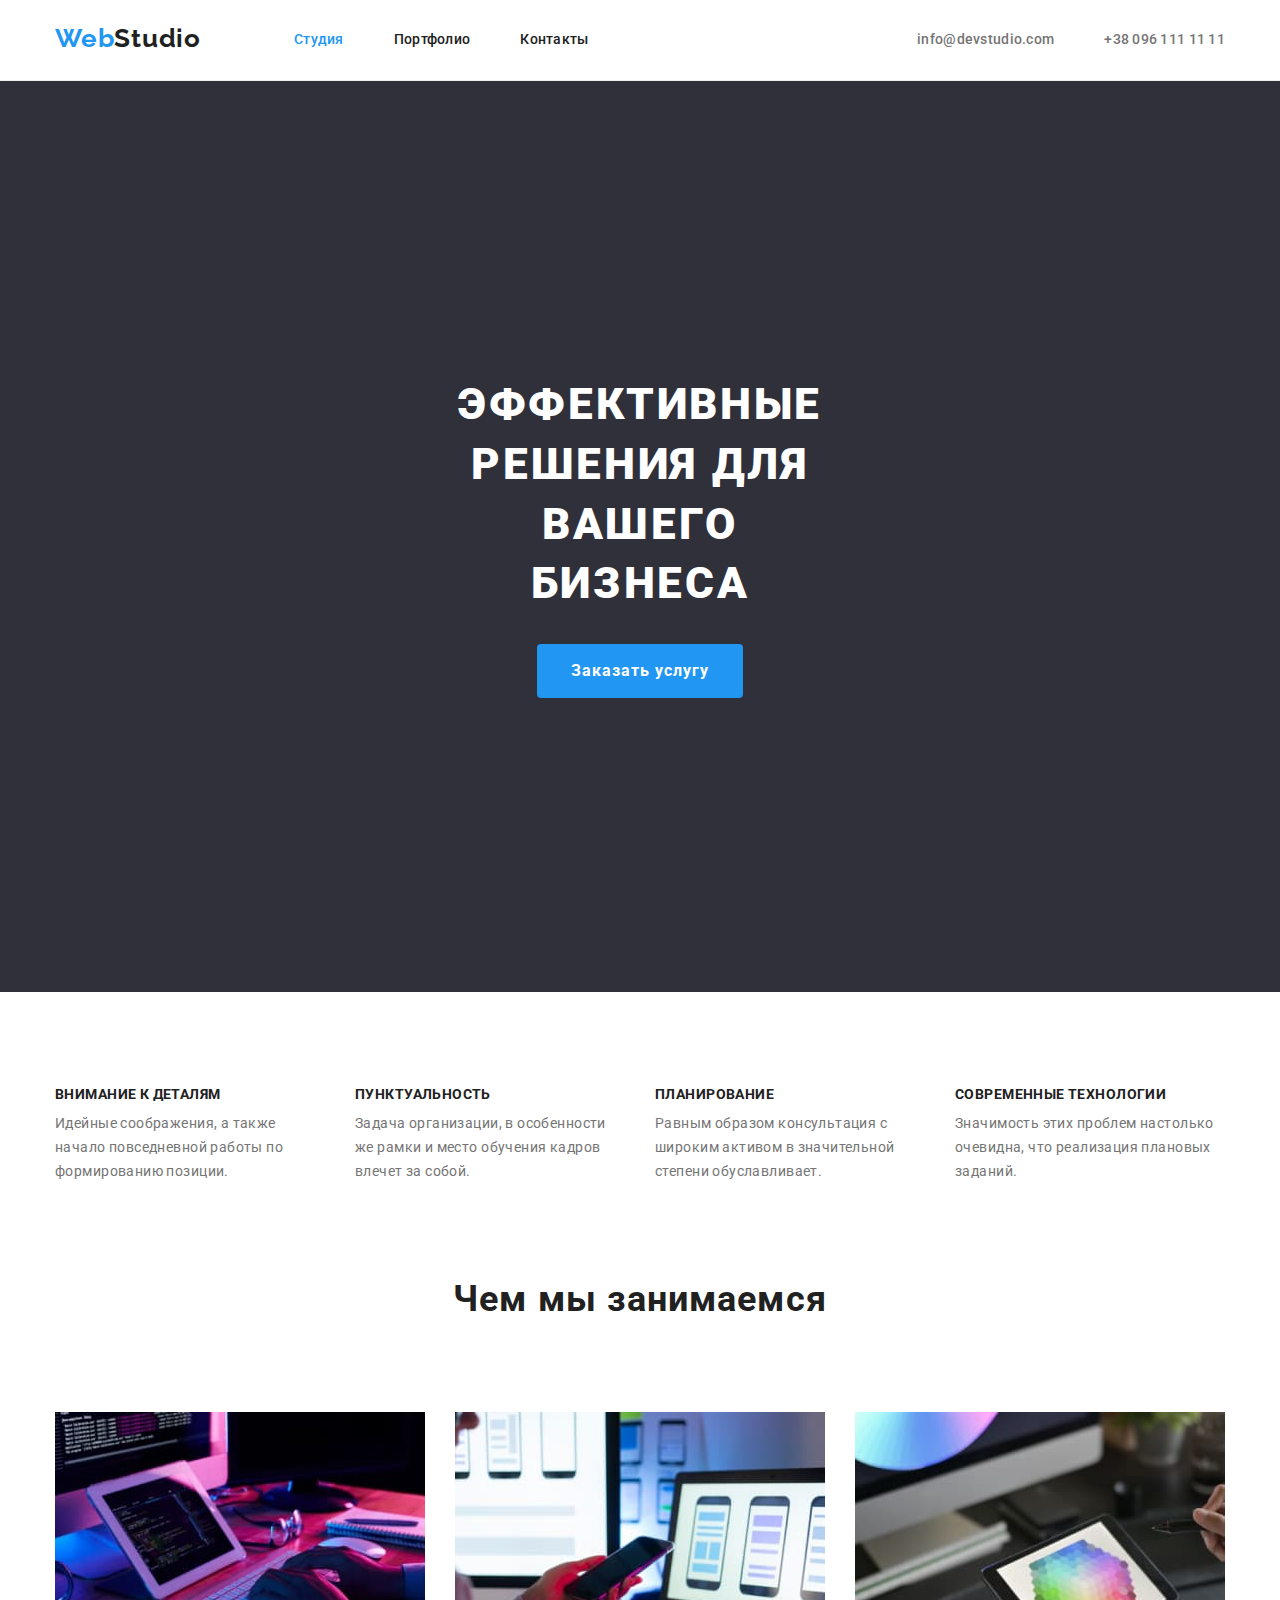
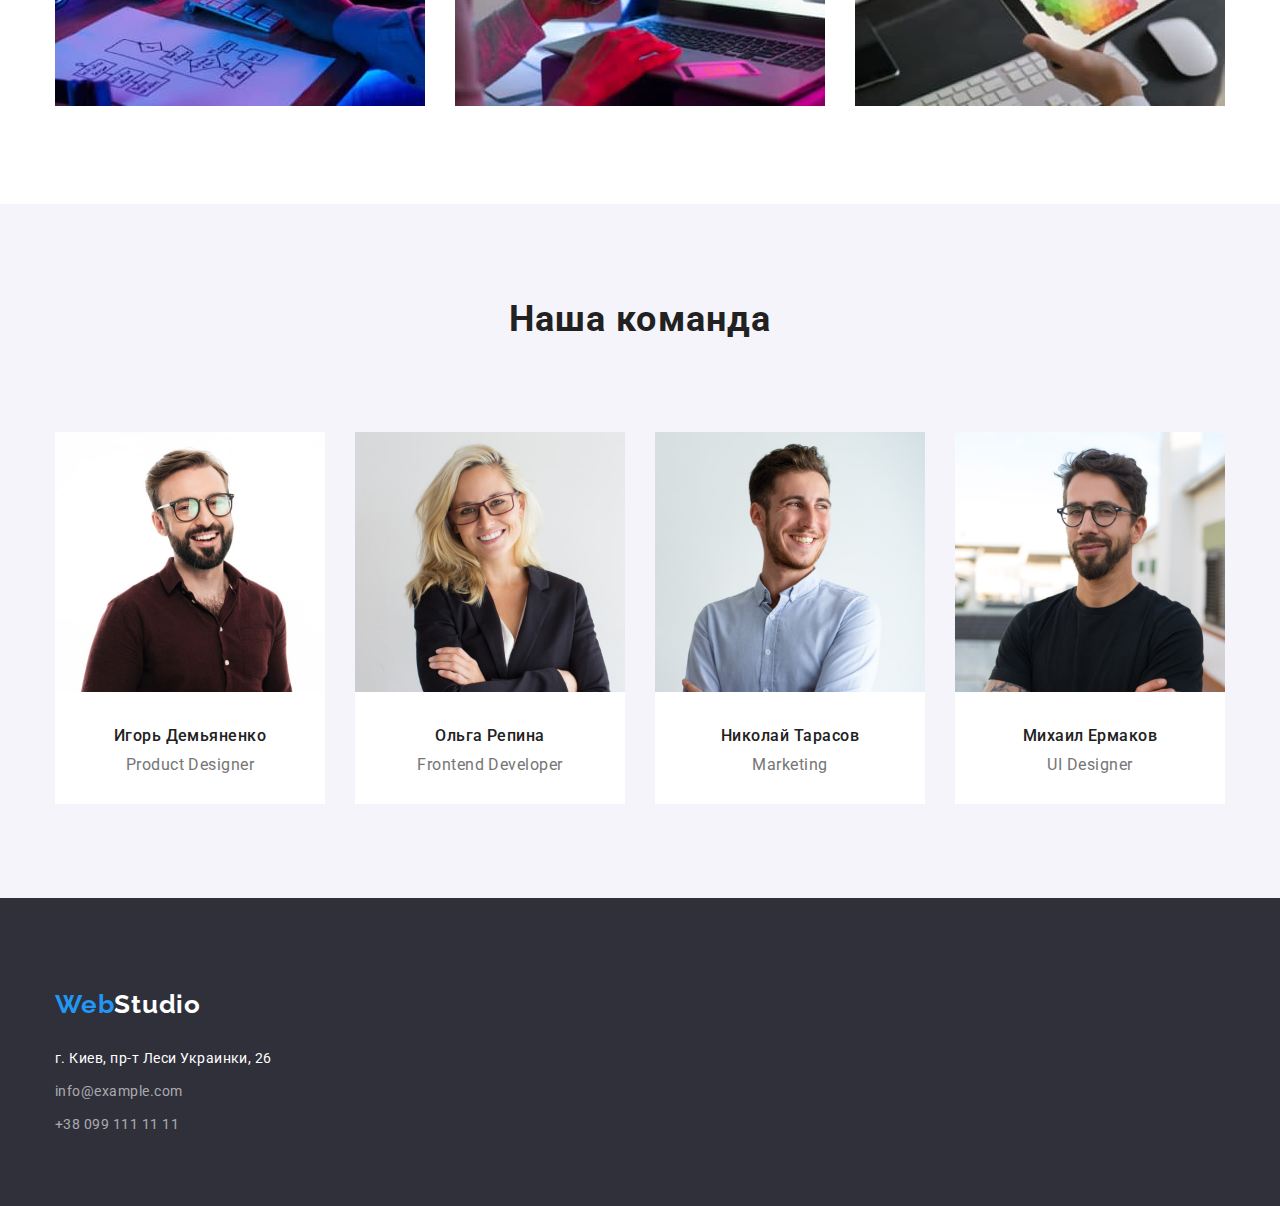
==== index.html @ 1c3b2973 "initial commit" ====
<!DOCTYPE html>
<html lang="ru">
  <head>
    <meta charset="UTF-8" />
    <meta http-equiv="X-UA-Compatible" content="IE=edge" />
    <meta name="viewport" content="width=device-width, initial-scale=1.0" />
    <link rel="preconnect" href="https://fonts.googleapis.com" />
    <link rel="preconnect" href="https://fonts.gstatic.com" crossorigin />
    <link
      href="https://fonts.googleapis.com/css2?family=Raleway:wght@700&family=Roboto:wght@400;500;700;900&display=swap"
      rel="stylesheet"
    />
    <link
      rel="stylesheet"
      href="node_modules/modern-normalize/modern-normalize.css"
    />
    <link href="./css/styles.css" rel="stylesheet" />
    <title>WebStudio</title>
  </head>
  <body>
    <header>
      <div class="container header-nav">
        <nav class="main-nav">
          <a class="logo link" href="./index.html"
            ><span class="logo-decoration">Web</span>Studio</a
          >
          <ul class="site-nav list">
            <li><a class="link current" href="#">Студия</a></li>
            <li><a class="link" href="./portfolio.html">Портфолио</a></li>
            <li><a class="link" href="#">Контакты</a></li>
          </ul>
        </nav>
        <ul class="contacts-nav list">
          <li>
            <a class="link contact" href="mailto:info@devstudio.com"
              >info@devstudio.com</a
            >
          </li>
          <li>
            <a class="link contact" href="tel:+380961111111"
              >+38 096 111 11 11</a
            >
          </li>
        </ul>
      </div>
    </header>

    <main>
      <section class="section hero">
        <div class="wrapper">
          <h1 class="hero-title">Эффективные решения для вашего бизнеса</h1>
          <button class="button active" type="button">Заказать услугу</button>
        </div>
      </section>
      <section class="section">
        <div class="container">
          <ul class="list list-advantages">
            <li>
              <h3 class="advantages">Внимание к деталям</h3>
              <p class="advantages-description">
                Идейные соображения, а также начало повседневной работы по
                формированию позиции.
              </p>
            </li>
            <li>
              <h3 class="advantages">Пунктуальность</h3>
              <p class="advantages-description">
                Задача организации, в особенности же рамки и место обучения
                кадров влечет за собой.
              </p>
            </li>
            <li>
              <h3 class="advantages">Планирование</h3>
              <p class="advantages-description">
                Равным образом консультация с широким активом в значительной
                степени обуславливает.
              </p>
            </li>
            <li>
              <h3 class="advantages">Современные технологии</h3>
              <p class="advantages-description">
                Значимость этих проблем настолько очевидна, что реализация
                плановых заданий.
              </p>
            </li>
          </ul>
        </div>
      </section>
      <section class="section without-padding-bottom">
        <div class="container">
          <h2 class="section-title">Чем мы занимаемся</h2>
          <ul class="list what-we-do">
            <li>
              <figure>
                <img
                  src="./images/algorithmization.jpg"
                  alt="Алгоритмизация"
                  width="370"
                />
              </figure>
            </li>
            <li>
              <figure>
                <img
                  src="./images/mobile-developement.jpg"
                  alt="Мобильная разработка"
                  width="370"
                />
              </figure>
            </li>
            <li>
              <figure>
                <img
                  src="./images/web-design.jpg"
                  alt="Веб дизайн"
                  width="370"
                />
              </figure>
            </li>
          </ul>
        </div>
      </section>
      <section class="section team">
        <div class="container">
          <h2 class="section-title">Наша команда</h2>
          <ul class="list list-team">
            <li>
              <figure class="participant">
                <img
                  src="./images/participant1.jpg"
                  alt="Продуктовый дизайнер"
                  width="270"
                />
                <figcaption class="participant-description">
                  <p class="employee">Игорь Демьяненко</p>
                  <p class="role">Product Designer</p>
                </figcaption>
              </figure>
            </li>
            <li>
              <figure class="participant">
                <img
                  src="./images/participant2.jpg"
                  alt="Фронтенд разработчик"
                  width="270"
                />
                <figcaption class="participant-description">
                  <p class="employee">Ольга Репина</p>
                  <p class="role">Frontend Developer</p>
                </figcaption>
              </figure>
            </li>
            <li>
              <figure class="participant">
                <img
                  src="./images/participant3.jpg"
                  alt="Маркетолог"
                  width="270"
                />
                <figcaption class="participant-description">
                  <p class="employee">Николай Тарасов</p>
                  <p class="role">Marketing</p>
                </figcaption>
              </figure>
            </li>
            <li>
              <figure class="participant">
                <img
                  src="./images/participant4.jpg"
                  alt="Дизайнер пользовательского интерфейса"
                  width="270"
                />
                <figcaption class="participant-description">
                  <p class="employee">Михаил Ермаков</p>
                  <p class="role">UI Designer</p>
                </figcaption>
              </figure>
            </li>
          </ul>
        </div>
      </section>
    </main>
    <footer class="contacts">
      <div class="container">
        <a class="logo link light-logo" href="./index.html"
          ><span class="logo-decoration">Web</span>Studio</a
        >
        <address class="contact address">
          г. Киев, пр-т Леси Украинки, 26
          <ul class="list">
            <li>
              <a class="link contact" href="mailto:info@example.com"
                >info@example.com</a
              >
            </li>
            <li>
              <a class="link contact" href="tel:+380991111111"
                >+38 099 111 11 11</a
              >
            </li>
          </ul>
        </address>
      </div>
    </footer>
  </body>
</html>
---- css/styles.css ----
/*Перед отправкой удалитьстили, которые каскадируются с боди*/
:root {
  --primary-text-color: #212121;
  --secondary-text-color: #757575;
  --accent: #2196f3;
  --background-color: #ffffff;
  --secondary-background: #2f303a;
}

html {
  box-sizing: border-box;
}
*,
*::after,
*::before {
  box-sizing: inherit;
}

body {
  font-family: Roboto, sans-serif;
  letter-spacing: 0.03em;
  color: var(--primary-text-color);
  background-color: var(--background-color);
  margin: 0;
}
h1,
h2,
h3,
h4,
h5,
h6,
p,
ul {
  margin: 0;
}
.link {
  text-decoration: none;
  color: var(--primary-text-color);
}

.link.current {
  color: var(--accent);
}

header {
  font-weight: 500;
  font-size: 14px;
  line-height: 1.14;
  letter-spacing: 0.02em;
  border-bottom: 1px solid #ececec;
}

.link:hover,
.link:active,
.link:focus {
  color: var(--accent);
}

.contact {
  display: block;
  color: var(--secondary-text-color);
}

.list {
  list-style: none;
}
.group-buttons {
  margin-bottom: 50px;
}
.logo {
  padding: 24px 0;
  font-family: "Raleway";
  font-weight: 700;
  font-size: 26px;
  letter-spacing: 0.03em;
  color: var(--primary-text-color);
}
.logo-decoration {
  color: var(--accent);
}
.container {
  margin: 0 auto;
  width: 1200px;
  padding: 0 15px;
}
.hero {
  background-color: var(--secondary-background);
  text-align: center;
}
.hero-title {
  color: var(--background-color);

  font-weight: 900;
  font-size: 44px;
  line-height: 1.36;
  text-align: center;
  text-transform: uppercase;
  letter-spacing: 0.06em;
  margin-bottom: 30px;
}

.button {
  border-radius: 4px;
  padding: 10px 32px;
  display: inline-block;

  font-weight: 700;
  font-size: 16px;
  line-height: 1.88;
  text-align: center;
  letter-spacing: 0.06em;
  cursor: pointer;
  font-family: inherit;
  border-color: transparent;
}

.button.active {
  color: var(--background-color);
  background-color: var(--accent);
}
.list-advantages > li {
  width: 270px;
}
.advantages {
  font-weight: 700;
  font-size: 14px;
  letter-spacing: 0.03em;
  text-transform: uppercase;
  margin-bottom: 10px;
}

.advantages-description {
  font-size: 14px;
  line-height: 1.71;
  letter-spacing: 0.03em;
  color: var(--secondary-text-color);
}

.section {
  padding: 94px 0;
}
.section-title {
  font-size: 36px;
  line-height: 1.17;
  text-align: center;
  letter-spacing: 0.03em;
  margin-bottom: 92px;
}

.team {
  background-color: #f5f4fa;
}

.participant {
  text-align: center;
  line-height: 1.19;
  letter-spacing: 0.03em;
  background-color: var(--background-color);
}

.participant-description {
  padding: 30px 0;
}
.employee {
  font-weight: 500;
  margin-bottom: 10px;
}

.role {
  color: var(--secondary-text-color);
}

.contacts {
  font-size: 14px;
  line-height: 1.71;
  background-color: var(--secondary-background);
}
.contacts .link {
  color: rgba(255, 255, 255, 0.6);
}
.address {
  font-style: normal;
  color: var(--background-color);
}

.logo.light-logo {
  display: block;
  color: var(--background-color);
}
.logo.light-logo {
  padding-bottom: 20px;
}

.project-title {
  font-weight: 700;
  font-size: 18px;
  line-height: 2;
  letter-spacing: 0.06em;
  color: var(--primary-text-color);
  margin-bottom: 4px;
}

.type-of-project {
  line-height: 1.88;
  color: var(--secondary-text-color);
}

.project-description {
  padding: 20px 24px;
  border-right: 1px solid #eeeeee;
  border-bottom: 1px solid #eeeeee;
  border-left: 1px solid #eeeeee;
}

.filter-item {
  padding: 6px 22px;
  border-radius: 4px;
  border-color: transparent;
  font-family: inherit;
  font-weight: 500;
  font-size: 16px;
  line-height: 1.62;
  text-align: center;
  cursor: pointer;
  color: var(--primary-text-color);
}

.filter-item.checked,
.filter-item:hover,
.filter-item:active,
.filter-item:focus {
  color: var(--background-color);
  background-color: var(--accent);
}

footer {
  padding: 60px 0;
}

.filter.no-padding {
  padding: 0;
}

.section.without-padding-bottom {
  padding-top: 0;
}

.first-section {
  padding-top: 94px;
  padding-bottom: 50px;
}

.wrapper {
  padding: 200px 452px;
}

.list.no-margin {
  margin: 0;
}

.list {
  padding: 0;
}

.site-nav,
.contacts-nav {
  display: flex;
}

.site-nav .link,
.contacts-nav .link {
  display: block;
  padding: 32px 0;
}
.site-nav > li + li,
.contacts-nav > li + li {
  margin-left: 50px;
  /*background-color: teal;*/
}

.main-nav,
.header-nav {
  display: flex;
}

.header-nav {
  justify-content: space-between;
  align-items: center;
}

.main-nav > .site-nav {
  margin-left: 93px;
}

.list-advantages {
  display: flex;
  justify-content: space-between;
}

.list-advantages > li + li {
  margin-left: 30px;
}

.what-we-do {
  display: flex;
  justify-content: space-between;
}

.what-we-do > li + li {
  margin-left: 30px;
}

figure {
  margin: 0;
  padding: 0;
}

.list-team {
  display: flex;
  justify-content: space-between;
}

.address .contact {
  margin-bottom: 9px;
}

.address > .list {
  margin-top: 9px;
}

.group-buttons {
  display: flex;
  justify-content: center;
}

.group-buttons > li + li {
  margin-left: 8px;
}

.list-projects {
  display: flex;
  flex-wrap: wrap;
  justify-content: space-between;
}

.list-projects > li:nth-child(-n + 6) {
  margin-bottom: 30px;
}
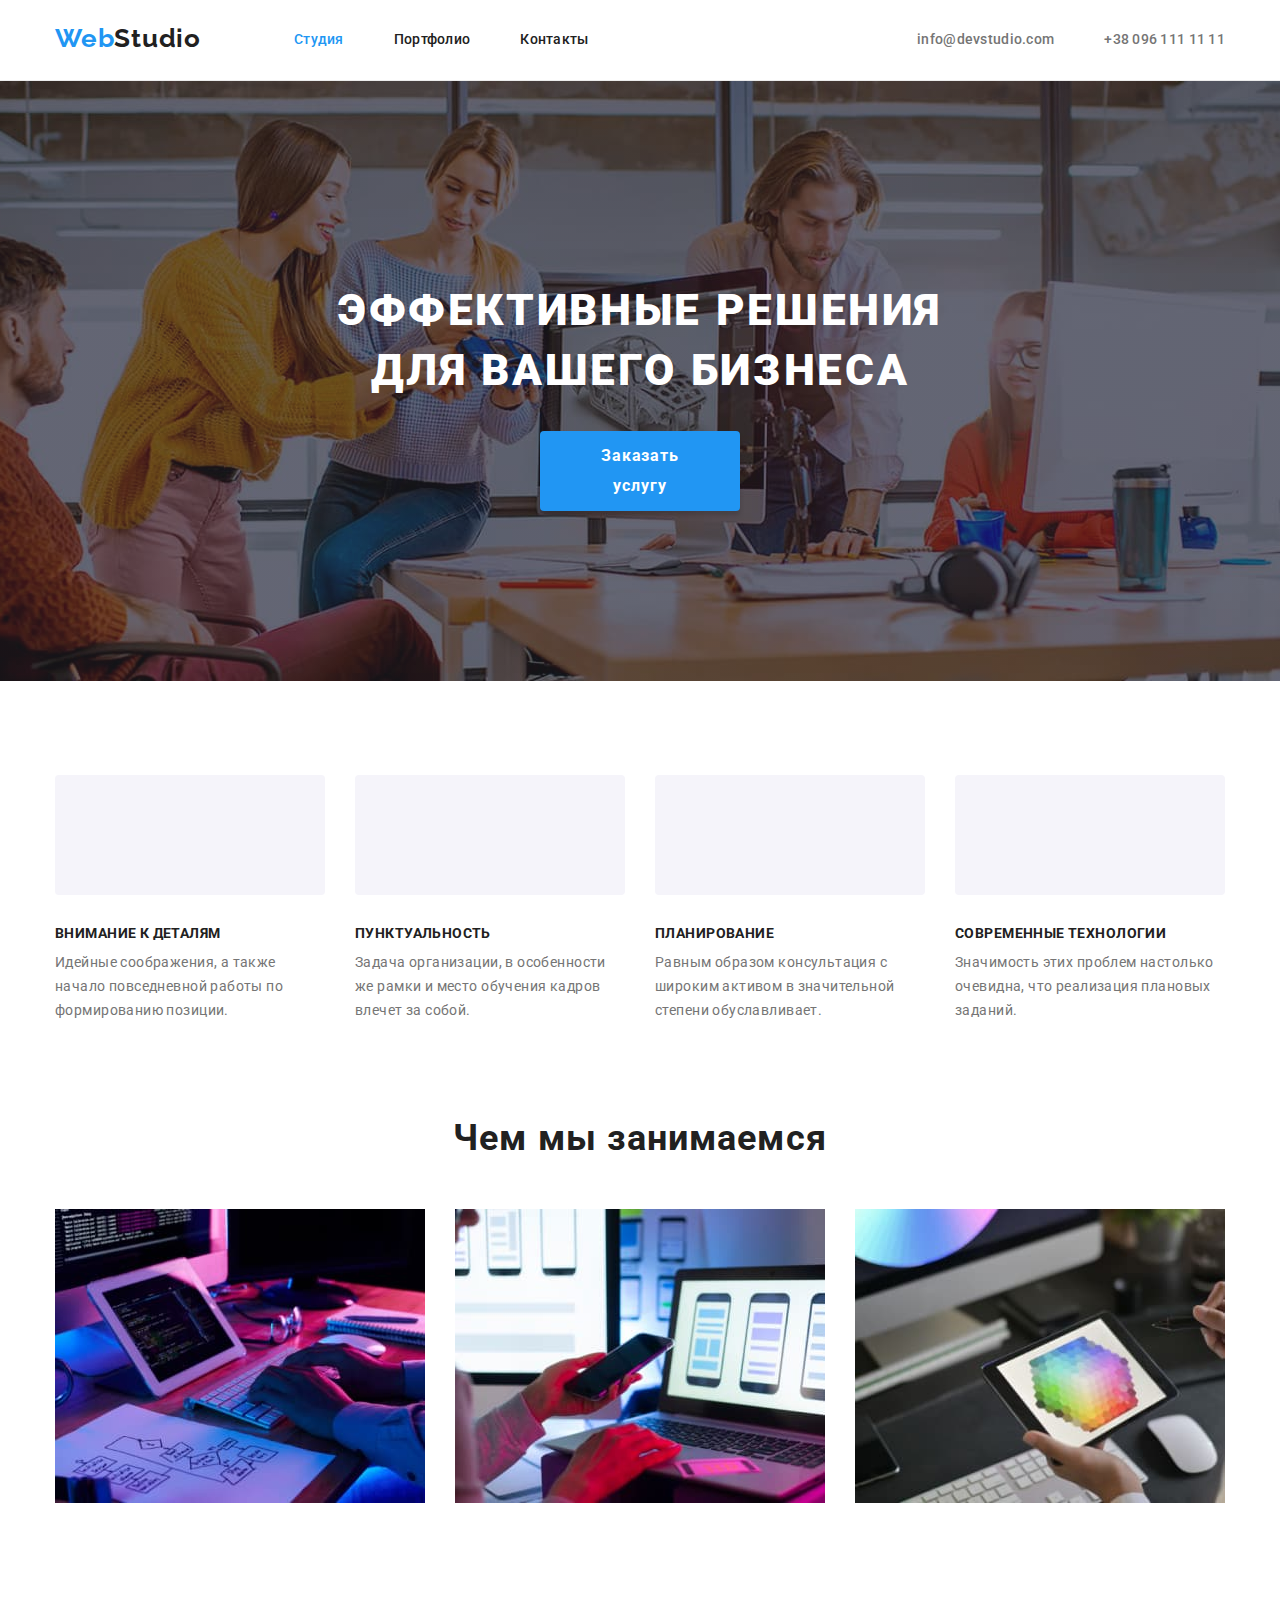
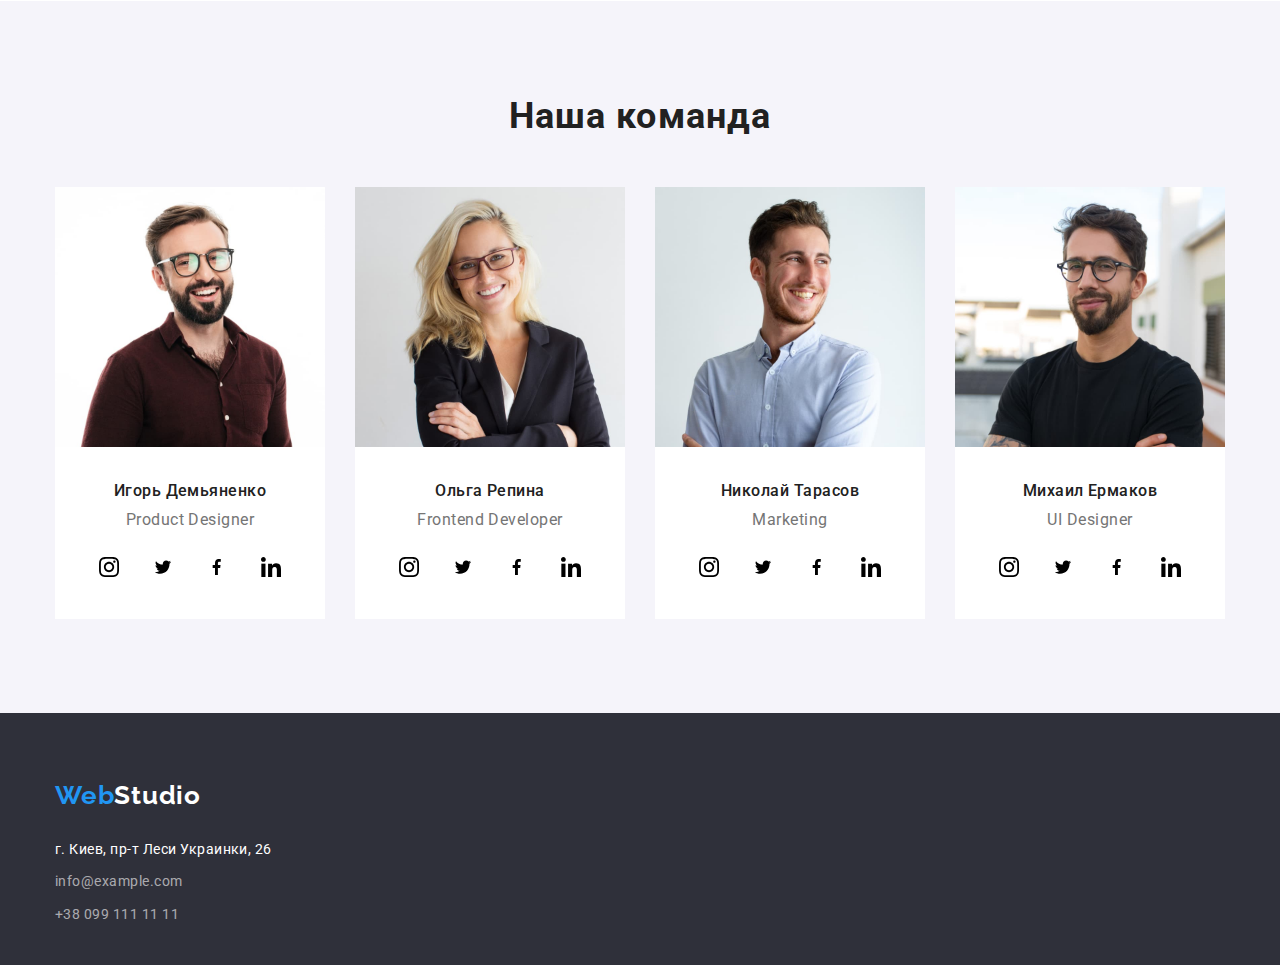
==== commit ea2eee6a: "social-medias" ====
--- a/index.html
+++ b/index.html
@@ -55,28 +55,28 @@
       <section class="section">
         <div class="container">
           <ul class="list list-advantages">
-            <li>
+            <li class="attention-to-details">
               <h3 class="advantages">Внимание к деталям</h3>
               <p class="advantages-description">
                 Идейные соображения, а также начало повседневной работы по
                 формированию позиции.
               </p>
             </li>
-            <li>
+            <li class="punctuality">
               <h3 class="advantages">Пунктуальность</h3>
               <p class="advantages-description">
                 Задача организации, в особенности же рамки и место обучения
                 кадров влечет за собой.
               </p>
             </li>
-            <li>
+            <li class="planning">
               <h3 class="advantages">Планирование</h3>
               <p class="advantages-description">
                 Равным образом консультация с широким активом в значительной
                 степени обуславливает.
               </p>
             </li>
-            <li>
+            <li class="modern-tecnologies">
               <h3 class="advantages">Современные технологии</h3>
               <p class="advantages-description">
                 Значимость этих проблем настолько очевидна, что реализация
@@ -134,6 +134,42 @@
                 <figcaption class="participant-description">
                   <p class="employee">Игорь Демьяненко</p>
                   <p class="role">Product Designer</p>
+                  <div class="social-medias">
+                    <ul class="icon-medias">
+                      <li class="icon">
+                        <svg class="icons insta">
+                          <use
+                            class="icon-media"
+                            href="./images/sprite.svg#icon-instagram"
+                          ></use>
+                        </svg>
+                      </li>
+                      <li class="icon">
+                        <svg class="icons twitter">
+                          <use
+                            class="icon-media"
+                            href="./images/sprite.svg#icon-twitter"
+                          ></use>
+                        </svg>
+                      </li>
+                      <li class="icon">
+                        <svg class="icons twitter">
+                          <use
+                            class="icon-media"
+                            href="./images/sprite.svg#icon-facebook"
+                          ></use>
+                        </svg>
+                      </li>
+                      <li class="icon">
+                        <svg class="icons linkedin">
+                          <use
+                            class="icon-media"
+                            href="./images/sprite.svg#icon-linkedin"
+                          ></use>
+                        </svg>
+                      </li>
+                    </ul>
+                  </div>
                 </figcaption>
               </figure>
             </li>
@@ -147,6 +183,42 @@
                 <figcaption class="participant-description">
                   <p class="employee">Ольга Репина</p>
                   <p class="role">Frontend Developer</p>
+                  <div class="social-medias">
+                    <ul class="icon-medias">
+                      <li class="icon">
+                        <svg class="icons insta">
+                          <use
+                            class="icon-media"
+                            href="./images/sprite.svg#icon-instagram"
+                          ></use>
+                        </svg>
+                      </li>
+                      <li class="icon">
+                        <svg class="icons twitter">
+                          <use
+                            class="icon-media"
+                            href="./images/sprite.svg#icon-twitter"
+                          ></use>
+                        </svg>
+                      </li>
+                      <li class="icon">
+                        <svg class="icons twitter">
+                          <use
+                            class="icon-media"
+                            href="./images/sprite.svg#icon-facebook"
+                          ></use>
+                        </svg>
+                      </li>
+                      <li class="icon">
+                        <svg class="icons linkedin">
+                          <use
+                            class="icon-media"
+                            href="./images/sprite.svg#icon-linkedin"
+                          ></use>
+                        </svg>
+                      </li>
+                    </ul>
+                  </div>
                 </figcaption>
               </figure>
             </li>
@@ -160,6 +232,42 @@
                 <figcaption class="participant-description">
                   <p class="employee">Николай Тарасов</p>
                   <p class="role">Marketing</p>
+                  <div class="social-medias">
+                    <ul class="icon-medias">
+                      <li class="icon">
+                        <svg class="icons insta">
+                          <use
+                            class="icon-media"
+                            href="./images/sprite.svg#icon-instagram"
+                          ></use>
+                        </svg>
+                      </li>
+                      <li class="icon">
+                        <svg class="icons twitter">
+                          <use
+                            class="icon-media"
+                            href="./images/sprite.svg#icon-twitter"
+                          ></use>
+                        </svg>
+                      </li>
+                      <li class="icon">
+                        <svg class="icons twitter">
+                          <use
+                            class="icon-media"
+                            href="./images/sprite.svg#icon-facebook"
+                          ></use>
+                        </svg>
+                      </li>
+                      <li class="icon">
+                        <svg class="icons linkedin">
+                          <use
+                            class="icon-media"
+                            href="./images/sprite.svg#icon-linkedin"
+                          ></use>
+                        </svg>
+                      </li>
+                    </ul>
+                  </div>
                 </figcaption>
               </figure>
             </li>
@@ -173,6 +281,42 @@
                 <figcaption class="participant-description">
                   <p class="employee">Михаил Ермаков</p>
                   <p class="role">UI Designer</p>
+                  <div class="social-medias">
+                    <ul class="icon-medias">
+                      <li class="icon">
+                        <svg class="icons insta">
+                          <use
+                            class="icon-media"
+                            href="./images/sprite.svg#icon-instagram"
+                          ></use>
+                        </svg>
+                      </li>
+                      <li class="icon">
+                        <svg class="icons twitter">
+                          <use
+                            class="icon-media"
+                            href="./images/sprite.svg#icon-twitter"
+                          ></use>
+                        </svg>
+                      </li>
+                      <li class="icon">
+                        <svg class="icons twitter">
+                          <use
+                            class="icon-media"
+                            href="./images/sprite.svg#icon-facebook"
+                          ></use>
+                        </svg>
+                      </li>
+                      <li class="icon">
+                        <svg class="icons linkedin">
+                          <use
+                            class="icon-media"
+                            href="./images/sprite.svg#icon-linkedin"
+                          ></use>
+                        </svg>
+                      </li>
+                    </ul>
+                  </div>
                 </figcaption>
               </figure>
             </li>
--- a/css/styles.css
+++ b/css/styles.css
@@ -68,6 +68,7 @@
   margin-bottom: 50px;
 }
 .logo {
+  display: inline-block;
   padding: 24px 0;
   font-family: "Raleway";
   font-weight: 700;
@@ -83,8 +84,21 @@
   width: 1200px;
   padding: 0 15px;
 }
-.hero {
+.section.hero {
+  height: 600px;
+  max-width: 1600px;
+  padding: 200px 0;
+  margin: 0 auto;
   background-color: var(--secondary-background);
+  background-image: linear-gradient(
+      to right,
+      rgba(47, 48, 58, 0.4),
+      rgba(47, 48, 58, 0.4)
+    ),
+    url(../images/background-image.jpg);
+  background-size: cover;
+  background-repeat: no-repeat;
+  background-position: center;
   text-align: center;
 }
 .hero-title {
@@ -100,9 +114,15 @@
 }
 
 .button {
+  /*display: flex;*/
+  /*align-items: center;*/
+  /*margin: 0 auto;*/
+  display: inline-block;
+  padding: 10px 32px;
+  width: 200.3px;
   border-radius: 4px;
-  padding: 10px 32px;
-  display: inline-block;
+  border: none;
+  box-shadow: 0px 4px 4px rgba(0, 0, 0, 0.15);
 
   font-weight: 700;
   font-size: 16px;
@@ -111,7 +131,6 @@
   letter-spacing: 0.06em;
   cursor: pointer;
   font-family: inherit;
-  border-color: transparent;
 }
 
 .button.active {
@@ -121,6 +140,88 @@
 .list-advantages > li {
   width: 270px;
 }
+
+.list-advantages > li::before {
+  content: "";
+  display: block;
+  height: 120px;
+  background-color: #f5f4fa;
+  background-size: contain;
+  background-repeat: no-repeat;
+  background-position: center;
+  border-radius: 4px;
+  margin-bottom: 30px;
+}
+/* here*/
+.list-advantages > .attention-to-details::before {
+  background-image: url(../images/sprite.svg#icon-antenna);
+}
+/*end*/
+/*.social-medias {
+  display: flex;
+}*/
+
+.icon-medias {
+  list-style: none;
+  display: flex;
+  padding: 0;
+}
+
+.icon-medias .icons {
+  width: 40px;
+  height: 40px;
+}
+
+.icon-medias > .icons {
+  display: block;
+}
+
+.icon {
+  height: 44px;
+  width: 44px;
+  display: flex;
+  border-radius: 50%;
+  color: #afb1b8;
+  /*outline: 3px solid red;*/
+}
+.icons .icon-media {
+  /*fill: currentColor;*/
+}
+.icon-medias .icon:hover {
+  background-color: var(--accent);
+  fill: var(--background-color);
+}
+
+.social-medias {
+  margin: 16px 32px 0;
+}
+.icon-medias > .icon:not(:last-child) {
+  margin-right: 10px;
+}
+
+.icons {
+  align-self: center;
+  margin: 0 auto;
+}
+.icons.insta {
+  height: 20px;
+  width: 20px;
+}
+
+.icons.twitter {
+  height: 16.25px;
+  width: 20px;
+}
+
+.icons.facebook {
+  height: 20px;
+  width: 10px;
+}
+
+.icons.linkedin {
+  height: 20px;
+  width: 20px;
+}
 .advantages {
   font-weight: 700;
   font-size: 14px;
@@ -144,7 +245,7 @@
   line-height: 1.17;
   text-align: center;
   letter-spacing: 0.03em;
-  margin-bottom: 92px;
+  margin-bottom: 50px;
 }
 
 .team {
@@ -188,6 +289,7 @@
   color: var(--background-color);
 }
 .logo.light-logo {
+  padding-top: 0;
   padding-bottom: 20px;
 }
 
@@ -215,7 +317,7 @@
 .filter-item {
   padding: 6px 22px;
   border-radius: 4px;
-  border-color: transparent;
+  border: none;
   font-family: inherit;
   font-weight: 500;
   font-size: 16px;
@@ -234,6 +336,7 @@
 }
 
 footer {
+  height: 252px;
   padding: 60px 0;
 }
 
@@ -251,7 +354,8 @@
 }
 
 .wrapper {
-  padding: 200px 452px;
+  margin: 0 auto;
+  width: 696px;
 }
 
 .list.no-margin {
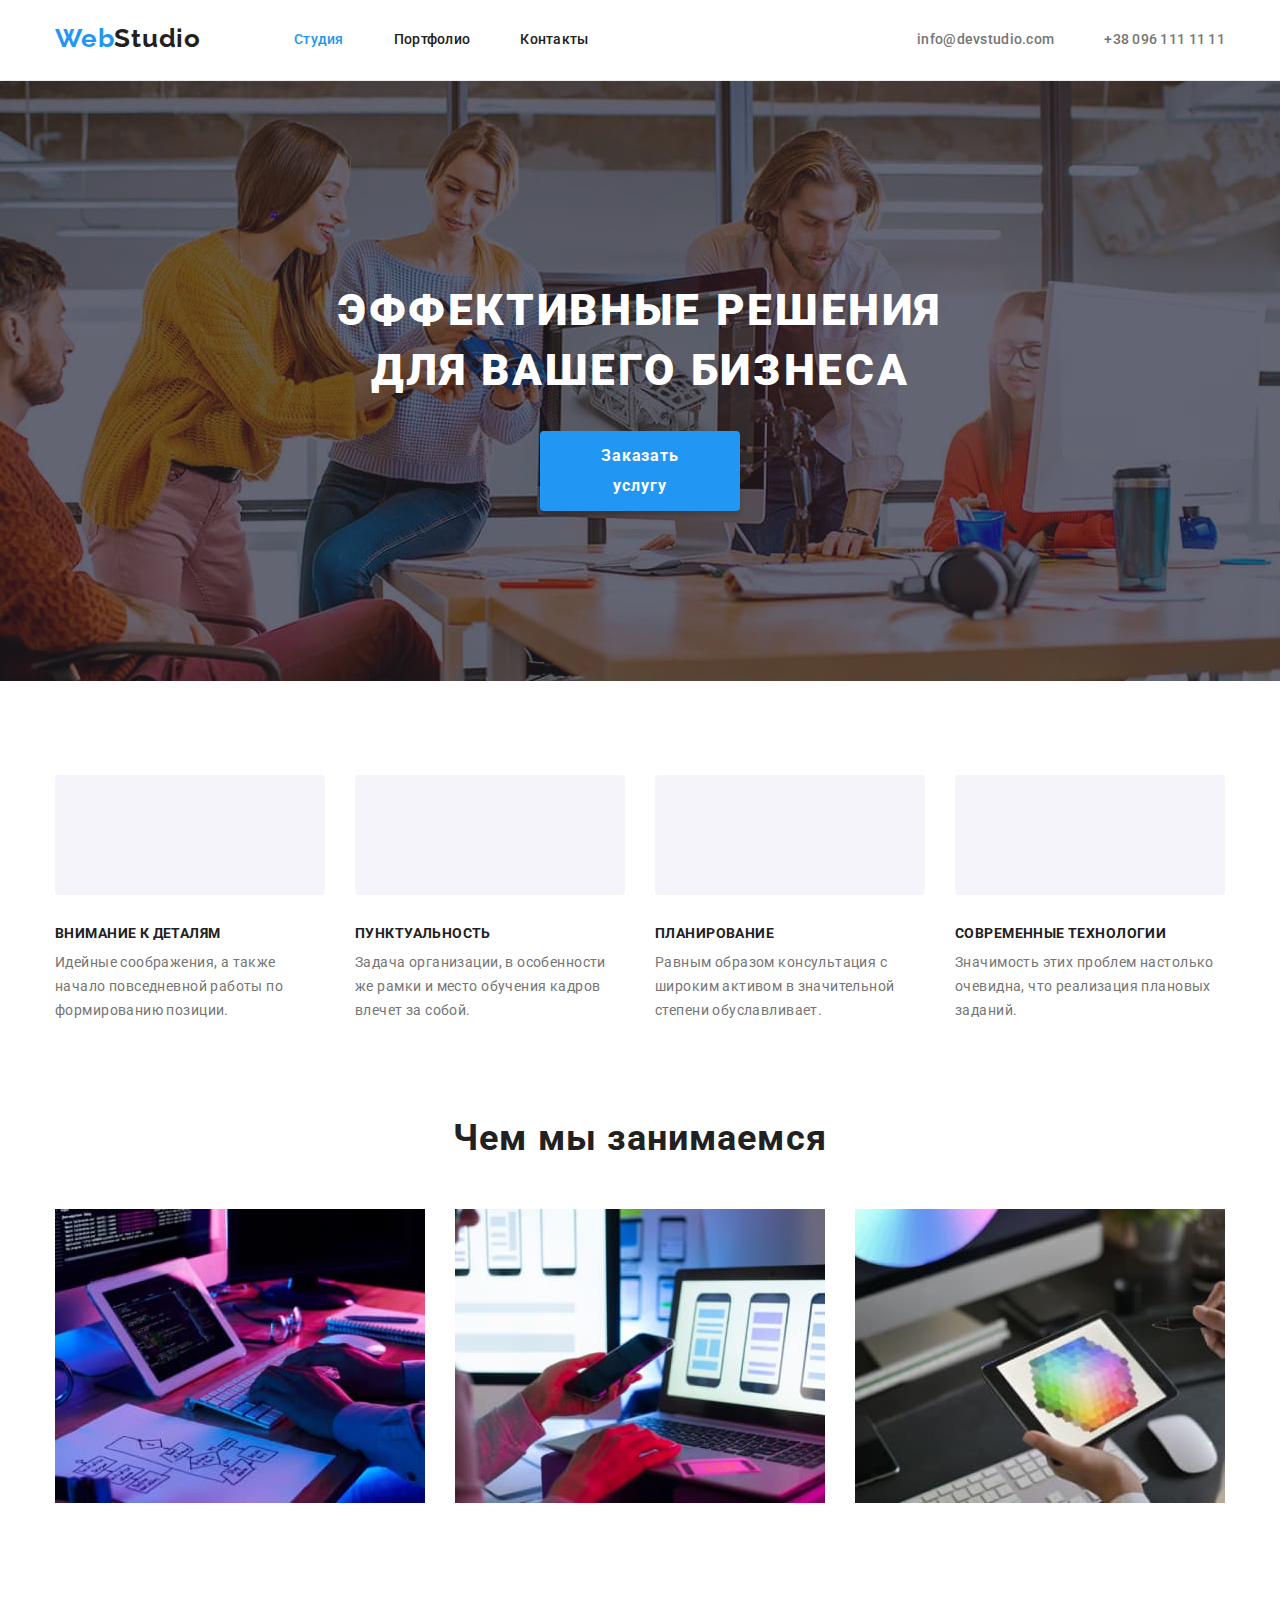
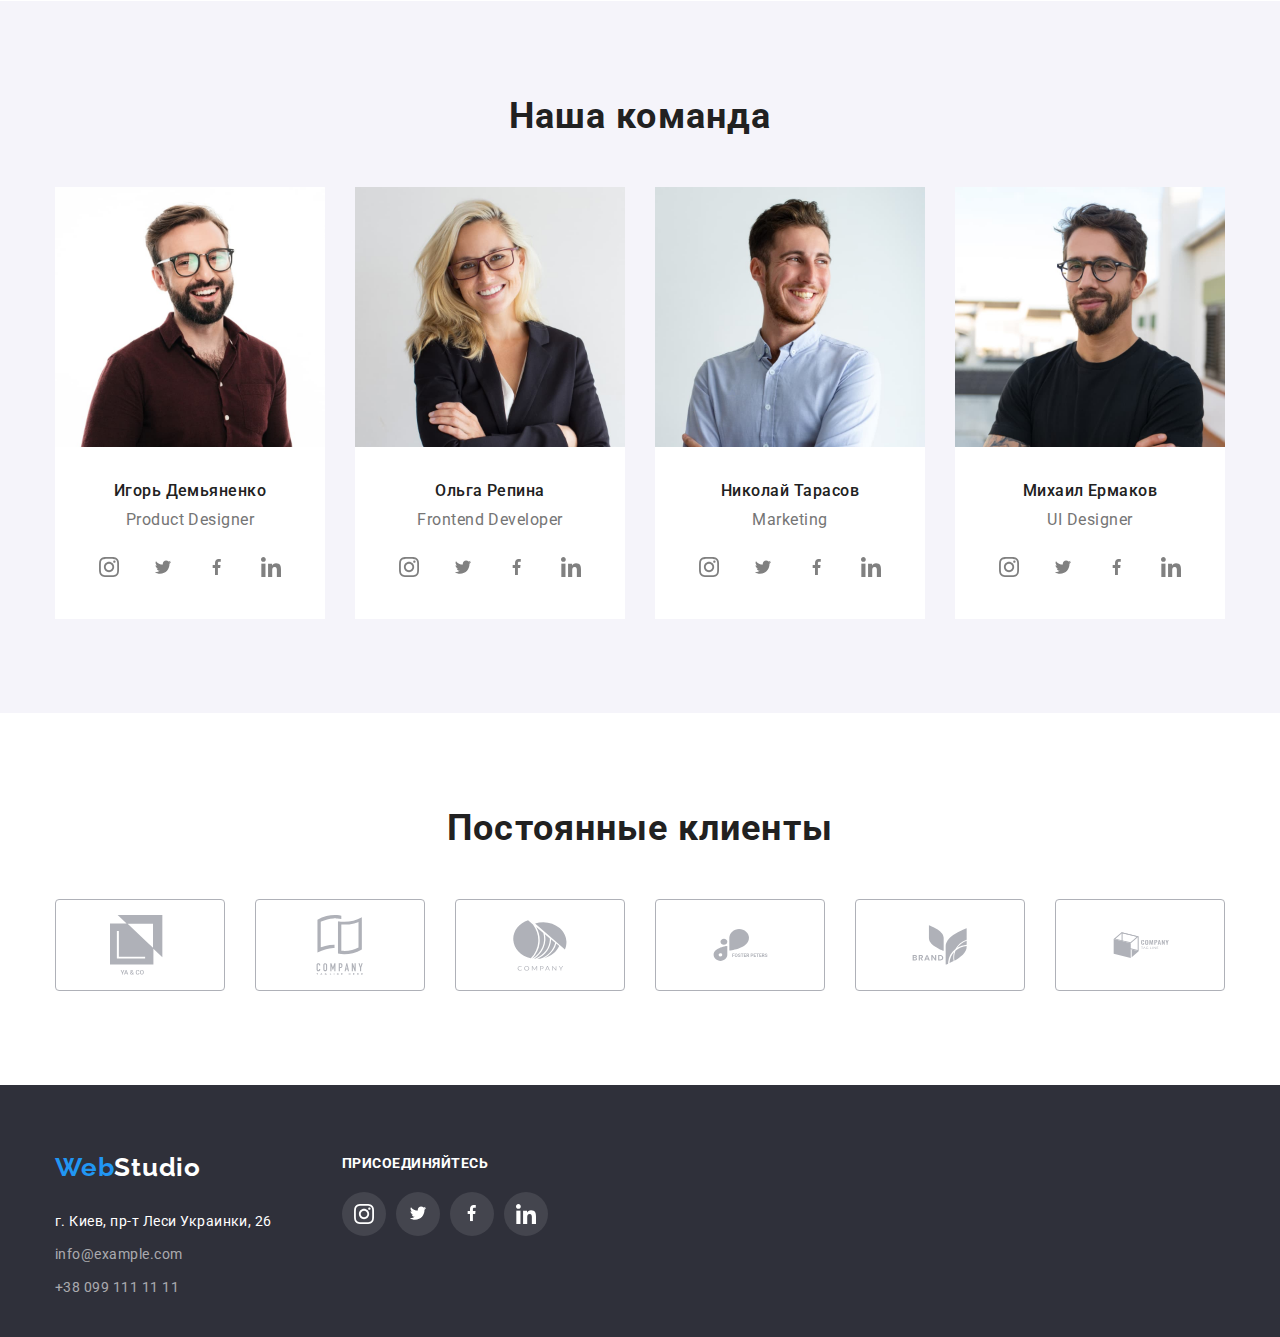
==== commit 5ba4b165: "first part of fourth homework" ====
--- a/index.html
+++ b/index.html
@@ -32,12 +32,12 @@
         </nav>
         <ul class="contacts-nav list">
           <li>
-            <a class="link contact" href="mailto:info@devstudio.com"
+            <a class="link contact envelope" href="mailto:info@devstudio.com"
               >info@devstudio.com</a
             >
           </li>
           <li>
-            <a class="link contact" href="tel:+380961111111"
+            <a class="link contact telephone" href="tel:+380961111111"
               >+38 096 111 11 11</a
             >
           </li>
@@ -137,36 +137,44 @@
                   <div class="social-medias">
                     <ul class="icon-medias">
                       <li class="icon">
-                        <svg class="icons insta">
-                          <use
-                            class="icon-media"
-                            href="./images/sprite.svg#icon-instagram"
-                          ></use>
-                        </svg>
-                      </li>
-                      <li class="icon">
-                        <svg class="icons twitter">
-                          <use
-                            class="icon-media"
-                            href="./images/sprite.svg#icon-twitter"
-                          ></use>
-                        </svg>
-                      </li>
-                      <li class="icon">
-                        <svg class="icons twitter">
-                          <use
-                            class="icon-media"
-                            href="./images/sprite.svg#icon-facebook"
-                          ></use>
-                        </svg>
-                      </li>
-                      <li class="icon">
-                        <svg class="icons linkedin">
-                          <use
-                            class="icon-media"
-                            href="./images/sprite.svg#icon-linkedin"
-                          ></use>
-                        </svg>
+                        <a class="icon-link" href="">
+                          <svg class="icons insta">
+                            <use
+                              class="icon-media"
+                              href="./images/sprite.svg#icon-instagram"
+                            ></use>
+                          </svg>
+                        </a>
+                      </li>
+                      <li class="icon">
+                        <a class="icon-link" href="">
+                          <svg class="icons twitter">
+                            <use
+                              class="icon-media"
+                              href="./images/sprite.svg#icon-twitter"
+                            ></use>
+                          </svg>
+                        </a>
+                      </li>
+                      <li class="icon">
+                        <a class="icon-link" href="">
+                          <svg class="icons twitter">
+                            <use
+                              class="icon-media"
+                              href="./images/sprite.svg#icon-facebook"
+                            ></use>
+                          </svg>
+                        </a>
+                      </li>
+                      <li class="icon">
+                        <a class="icon-link" href="">
+                          <svg class="icons linkedin">
+                            <use
+                              class="icon-media"
+                              href="./images/sprite.svg#icon-linkedin"
+                            ></use>
+                          </svg>
+                        </a>
                       </li>
                     </ul>
                   </div>
@@ -186,36 +194,44 @@
                   <div class="social-medias">
                     <ul class="icon-medias">
                       <li class="icon">
-                        <svg class="icons insta">
-                          <use
-                            class="icon-media"
-                            href="./images/sprite.svg#icon-instagram"
-                          ></use>
-                        </svg>
-                      </li>
-                      <li class="icon">
-                        <svg class="icons twitter">
-                          <use
-                            class="icon-media"
-                            href="./images/sprite.svg#icon-twitter"
-                          ></use>
-                        </svg>
-                      </li>
-                      <li class="icon">
-                        <svg class="icons twitter">
-                          <use
-                            class="icon-media"
-                            href="./images/sprite.svg#icon-facebook"
-                          ></use>
-                        </svg>
-                      </li>
-                      <li class="icon">
-                        <svg class="icons linkedin">
-                          <use
-                            class="icon-media"
-                            href="./images/sprite.svg#icon-linkedin"
-                          ></use>
-                        </svg>
+                        <a class="icon-link" href="">
+                          <svg class="icons insta">
+                            <use
+                              class="icon-media"
+                              href="./images/sprite.svg#icon-instagram"
+                            ></use>
+                          </svg>
+                        </a>
+                      </li>
+                      <li class="icon">
+                        <a class="icon-link" href="">
+                          <svg class="icons twitter">
+                            <use
+                              class="icon-media"
+                              href="./images/sprite.svg#icon-twitter"
+                            ></use>
+                          </svg>
+                        </a>
+                      </li>
+                      <li class="icon">
+                        <a class="icon-link" href="">
+                          <svg class="icons twitter">
+                            <use
+                              class="icon-media"
+                              href="./images/sprite.svg#icon-facebook"
+                            ></use>
+                          </svg>
+                        </a>
+                      </li>
+                      <li class="icon">
+                        <a class="icon-link" href="">
+                          <svg class="icons linkedin">
+                            <use
+                              class="icon-media"
+                              href="./images/sprite.svg#icon-linkedin"
+                            ></use>
+                          </svg>
+                        </a>
                       </li>
                     </ul>
                   </div>
@@ -235,36 +251,44 @@
                   <div class="social-medias">
                     <ul class="icon-medias">
                       <li class="icon">
-                        <svg class="icons insta">
-                          <use
-                            class="icon-media"
-                            href="./images/sprite.svg#icon-instagram"
-                          ></use>
-                        </svg>
-                      </li>
-                      <li class="icon">
-                        <svg class="icons twitter">
-                          <use
-                            class="icon-media"
-                            href="./images/sprite.svg#icon-twitter"
-                          ></use>
-                        </svg>
-                      </li>
-                      <li class="icon">
-                        <svg class="icons twitter">
-                          <use
-                            class="icon-media"
-                            href="./images/sprite.svg#icon-facebook"
-                          ></use>
-                        </svg>
-                      </li>
-                      <li class="icon">
-                        <svg class="icons linkedin">
-                          <use
-                            class="icon-media"
-                            href="./images/sprite.svg#icon-linkedin"
-                          ></use>
-                        </svg>
+                        <a class="icon-link" href="">
+                          <svg class="icons insta">
+                            <use
+                              class="icon-media"
+                              href="./images/sprite.svg#icon-instagram"
+                            ></use>
+                          </svg>
+                        </a>
+                      </li>
+                      <li class="icon">
+                        <a class="icon-link" href="">
+                          <svg class="icons twitter">
+                            <use
+                              class="icon-media"
+                              href="./images/sprite.svg#icon-twitter"
+                            ></use>
+                          </svg>
+                        </a>
+                      </li>
+                      <li class="icon">
+                        <a class="icon-link" href="">
+                          <svg class="icons twitter">
+                            <use
+                              class="icon-media"
+                              href="./images/sprite.svg#icon-facebook"
+                            ></use>
+                          </svg>
+                        </a>
+                      </li>
+                      <li class="icon">
+                        <a class="icon-link" href="">
+                          <svg class="icons linkedin">
+                            <use
+                              class="icon-media"
+                              href="./images/sprite.svg#icon-linkedin"
+                            ></use>
+                          </svg>
+                        </a>
                       </li>
                     </ul>
                   </div>
@@ -284,36 +308,44 @@
                   <div class="social-medias">
                     <ul class="icon-medias">
                       <li class="icon">
-                        <svg class="icons insta">
-                          <use
-                            class="icon-media"
-                            href="./images/sprite.svg#icon-instagram"
-                          ></use>
-                        </svg>
-                      </li>
-                      <li class="icon">
-                        <svg class="icons twitter">
-                          <use
-                            class="icon-media"
-                            href="./images/sprite.svg#icon-twitter"
-                          ></use>
-                        </svg>
-                      </li>
-                      <li class="icon">
-                        <svg class="icons twitter">
-                          <use
-                            class="icon-media"
-                            href="./images/sprite.svg#icon-facebook"
-                          ></use>
-                        </svg>
-                      </li>
-                      <li class="icon">
-                        <svg class="icons linkedin">
-                          <use
-                            class="icon-media"
-                            href="./images/sprite.svg#icon-linkedin"
-                          ></use>
-                        </svg>
+                        <a class="icon-link" href="">
+                          <svg class="icons insta">
+                            <use
+                              class="icon-media"
+                              href="./images/sprite.svg#icon-instagram"
+                            ></use>
+                          </svg>
+                        </a>
+                      </li>
+                      <li class="icon">
+                        <a class="icon-link" href="">
+                          <svg class="icons twitter">
+                            <use
+                              class="icon-media"
+                              href="./images/sprite.svg#icon-twitter"
+                            ></use>
+                          </svg>
+                        </a>
+                      </li>
+                      <li class="icon">
+                        <a class="icon-link" href="">
+                          <svg class="icons twitter">
+                            <use
+                              class="icon-media"
+                              href="./images/sprite.svg#icon-facebook"
+                            ></use>
+                          </svg>
+                        </a>
+                      </li>
+                      <li class="icon">
+                        <a class="icon-link" href="">
+                          <svg class="icons linkedin">
+                            <use
+                              class="icon-media"
+                              href="./images/sprite.svg#icon-linkedin"
+                            ></use>
+                          </svg>
+                        </a>
                       </li>
                     </ul>
                   </div>
@@ -323,27 +355,129 @@
           </ul>
         </div>
       </section>
+      <section class="section">
+        <div class="container">
+          <h2 class="section-title">Постоянные клиенты</h2>
+          <ul class="our-clients">
+            <li class="client">
+              <svg class="client-brand">
+                <use
+                  class="item-client"
+                  href="./images/sprite.svg#icon-group-1"
+                ></use>
+              </svg>
+            </li>
+            <li class="client">
+              <svg class="client-brand">
+                <use
+                  class="item-client"
+                  href="./images/sprite.svg#icon-group-2"
+                ></use>
+              </svg>
+            </li>
+            <li class="client">
+              <svg class="client-brand">
+                <use
+                  class="item-client"
+                  href="./images/sprite.svg#icon-group-3"
+                ></use>
+              </svg>
+            </li>
+            <li class="client">
+              <svg class="client-brand">
+                <use
+                  class="item-client"
+                  href="./images/sprite.svg#icon-group-4"
+                ></use>
+              </svg>
+            </li>
+            <li class="client">
+              <svg class="client-brand">
+                <use
+                  class="item-client"
+                  href="./images/sprite.svg#icon-group-5"
+                ></use>
+              </svg>
+            </li>
+            <li class="client">
+              <svg class="client-brand">
+                <use
+                  class="item-client"
+                  href="./images/sprite.svg#icon-group-6"
+                ></use>
+              </svg>
+            </li>
+          </ul>
+        </div>
+      </section>
     </main>
     <footer class="contacts">
-      <div class="container">
-        <a class="logo link light-logo" href="./index.html"
-          ><span class="logo-decoration">Web</span>Studio</a
-        >
-        <address class="contact address">
-          г. Киев, пр-т Леси Украинки, 26
-          <ul class="list">
-            <li>
-              <a class="link contact" href="mailto:info@example.com"
-                >info@example.com</a
-              >
-            </li>
-            <li>
-              <a class="link contact" href="tel:+380991111111"
-                >+38 099 111 11 11</a
-              >
-            </li>
-          </ul>
-        </address>
+      <div class="container footer-flex">
+        <div class="column">
+          <a class="logo link light-logo" href="./index.html"
+            ><span class="logo-decoration">Web</span>Studio</a
+          >
+          <address class="contact address">
+            г. Киев, пр-т Леси Украинки, 26
+            <ul class="list">
+              <li>
+                <a class="link contact" href="mailto:info@example.com"
+                  >info@example.com</a
+                >
+              </li>
+              <li>
+                <a class="link contact" href="tel:+380991111111"
+                  >+38 099 111 11 11</a
+                >
+              </li>
+            </ul>
+          </address>
+        </div>
+        <div class="column second">
+          <h3 class="join">Присоединяйтесь</h3>
+          <ul class="icon-medias medias-footer">
+            <li class="icon icon-footer">
+              <a class="icon-link" href="">
+                <svg class="icons insta">
+                  <use
+                    class="icon-media footer-media"
+                    href="./images/sprite.svg#icon-instagram"
+                  ></use>
+                </svg>
+              </a>
+            </li>
+            <li class="icon icon-footer">
+              <a class="icon-link" href="">
+                <svg class="icons twitter">
+                  <use
+                    class="icon-media footer-media"
+                    href="./images/sprite.svg#icon-twitter"
+                  ></use>
+                </svg>
+              </a>
+            </li>
+            <li class="icon icon-footer">
+              <a class="icon-link" href="">
+                <svg class="icons twitter">
+                  <use
+                    class="icon-media footer-media"
+                    href="./images/sprite.svg#icon-facebook"
+                  ></use>
+                </svg>
+              </a>
+            </li>
+            <li class="icon icon-footer">
+              <a class="icon-link" href="">
+                <svg class="icons linkedin">
+                  <use
+                    class="icon-media footer-media"
+                    href="./images/sprite.svg#icon-linkedin"
+                  ></use>
+                </svg>
+              </a>
+            </li>
+          </ul>
+        </div>
       </div>
     </footer>
   </body>
--- a/css/styles.css
+++ b/css/styles.css
@@ -54,6 +54,11 @@
 .link:active,
 .link:focus {
   color: var(--accent);
+}
+
+.envelope::before {
+  content: "";
+  /* тут иконки*/
 }
 
 .contact {
@@ -154,7 +159,7 @@
 }
 /* here*/
 .list-advantages > .attention-to-details::before {
-  background-image: url(../images/sprite.svg#icon-antenna);
+  content: url("../images/sprite.svg/#icon-antenna");
 }
 /*end*/
 /*.social-medias {
@@ -165,6 +170,7 @@
   list-style: none;
   display: flex;
   padding: 0;
+  color: var(--background-color);
 }
 
 .icon-medias .icons {
@@ -176,22 +182,37 @@
   display: block;
 }
 
+.icons {
+  display: block;
+}
+
 .icon {
   height: 44px;
   width: 44px;
   display: flex;
   border-radius: 50%;
-  color: #afb1b8;
-  /*outline: 3px solid red;*/
-}
-.icons .icon-media {
-  /*fill: currentColor;*/
-}
+}
+.icon-media {
+  fill: grey;
+}
+
+.footer-media {
+  fill: var(--background-color);
+}
+.icon:hover .icon-media {
+  fill: var(--background-color);
+}
+
 .icon-medias .icon:hover {
   background-color: var(--accent);
-  fill: var(--background-color);
-}
-
+}
+
+.icon-link {
+  display: inline-block;
+  align-self: center;
+  margin: 0 auto;
+  color: var(--background-color);
+}
 .social-medias {
   margin: 16px 32px 0;
 }
@@ -199,10 +220,6 @@
   margin-right: 10px;
 }
 
-.icons {
-  align-self: center;
-  margin: 0 auto;
-}
 .icons.insta {
   height: 20px;
   width: 20px;
@@ -250,6 +267,41 @@
 
 .team {
   background-color: #f5f4fa;
+}
+
+.our-clients {
+  display: flex;
+  list-style: none;
+  fill: #afb1b8;
+  color: #afb1b8;
+  padding: 0;
+}
+
+.client {
+  width: 170px;
+  height: 92px;
+  display: flex;
+  border: 1px solid #afb1b8;
+  border-radius: 4px;
+  justify-content: center;
+  object-fit: cover;
+}
+
+.client:hover {
+  fill: var(--accent);
+}
+
+.client-brand {
+  align-self: center;
+}
+
+.client + .client {
+  margin-left: 30px;
+}
+
+.client-brand:nth-child(-n + 3) {
+  height: 60px;
+  width: 106px;
 }
 
 .participant {
@@ -450,3 +502,27 @@
 .list-projects > li:nth-child(-n + 6) {
   margin-bottom: 30px;
 }
+
+.footer-flex {
+  display: flex;
+}
+.column + .column {
+  margin-left: 70px;
+}
+.column.second {
+  color: var(--background-color);
+}
+
+.join {
+  text-transform: uppercase;
+  font-size: 14px;
+  line-height: 1.17;
+  display: inline-block;
+  padding-top: 10px;
+  padding-bottom: 20px;
+  align-self: flex-end;
+}
+
+.icon-footer {
+  background-color: rgba(255, 255, 255, 0.1);
+}
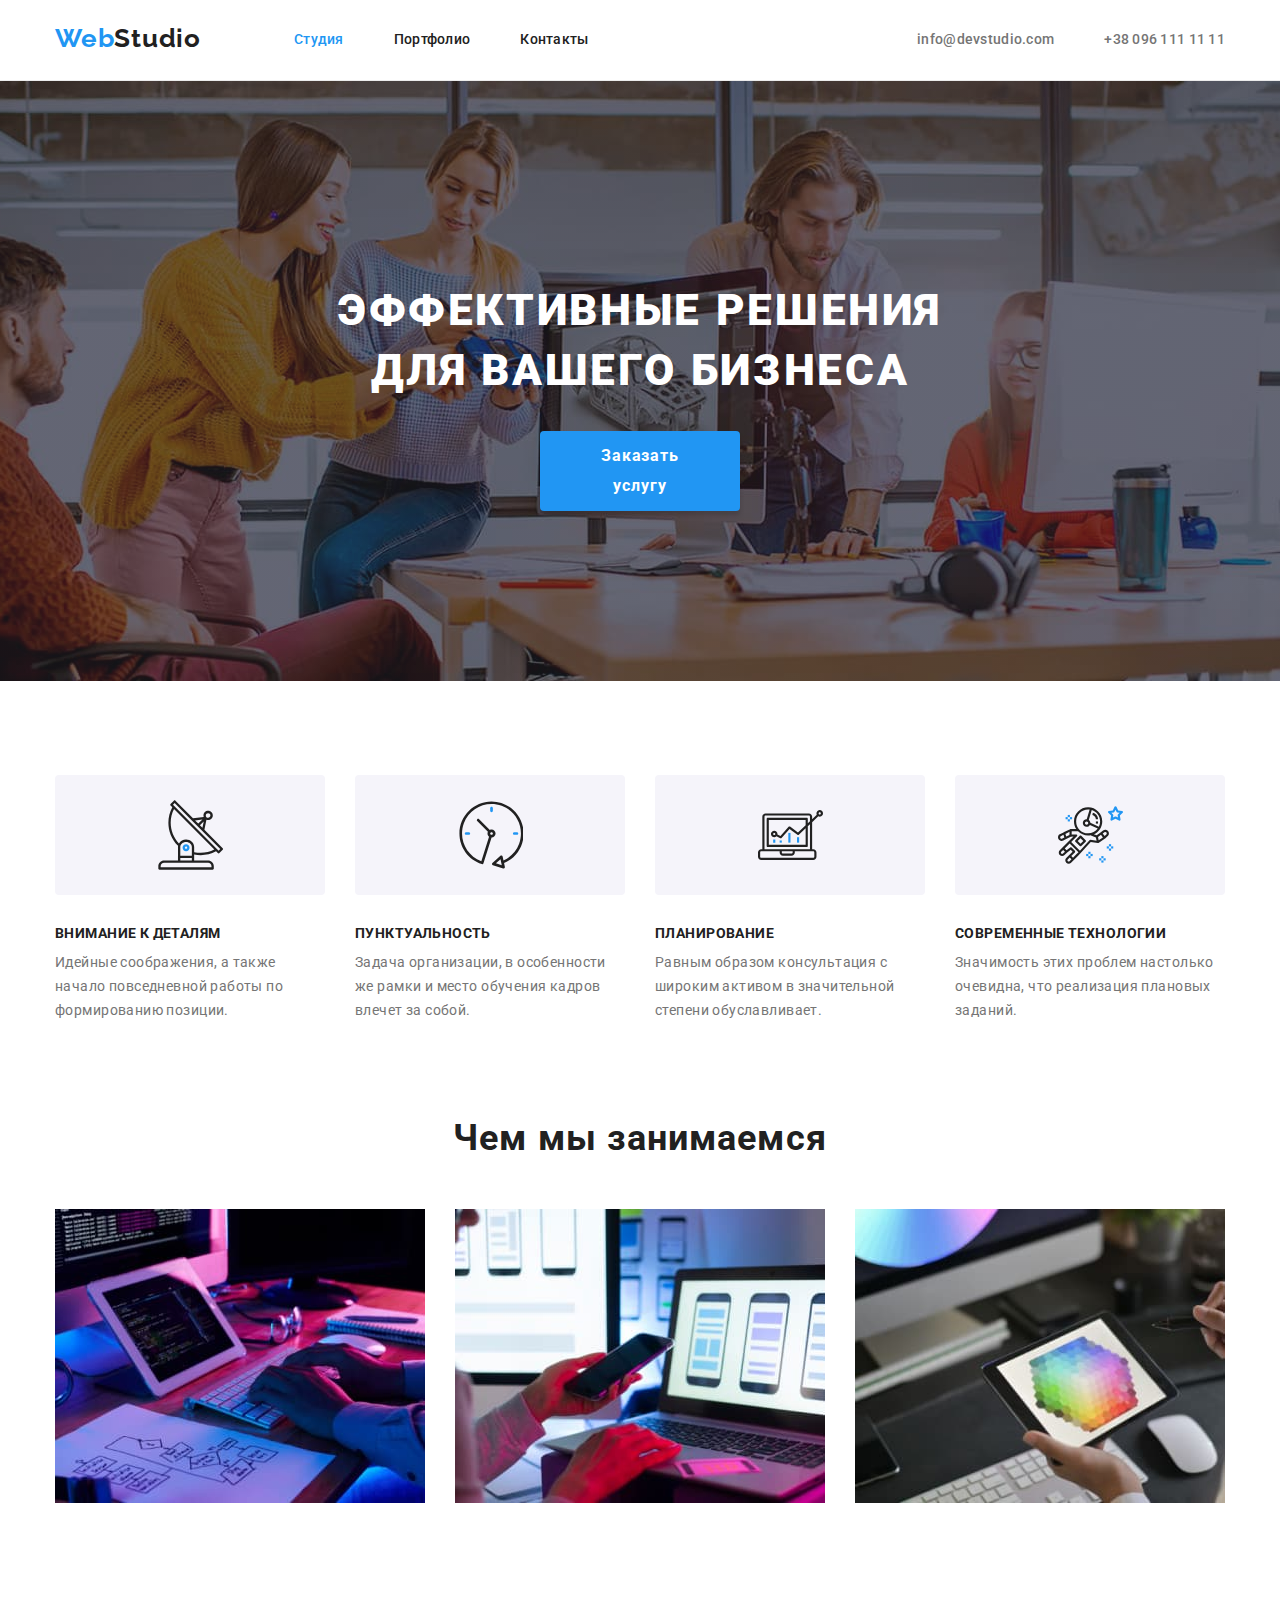
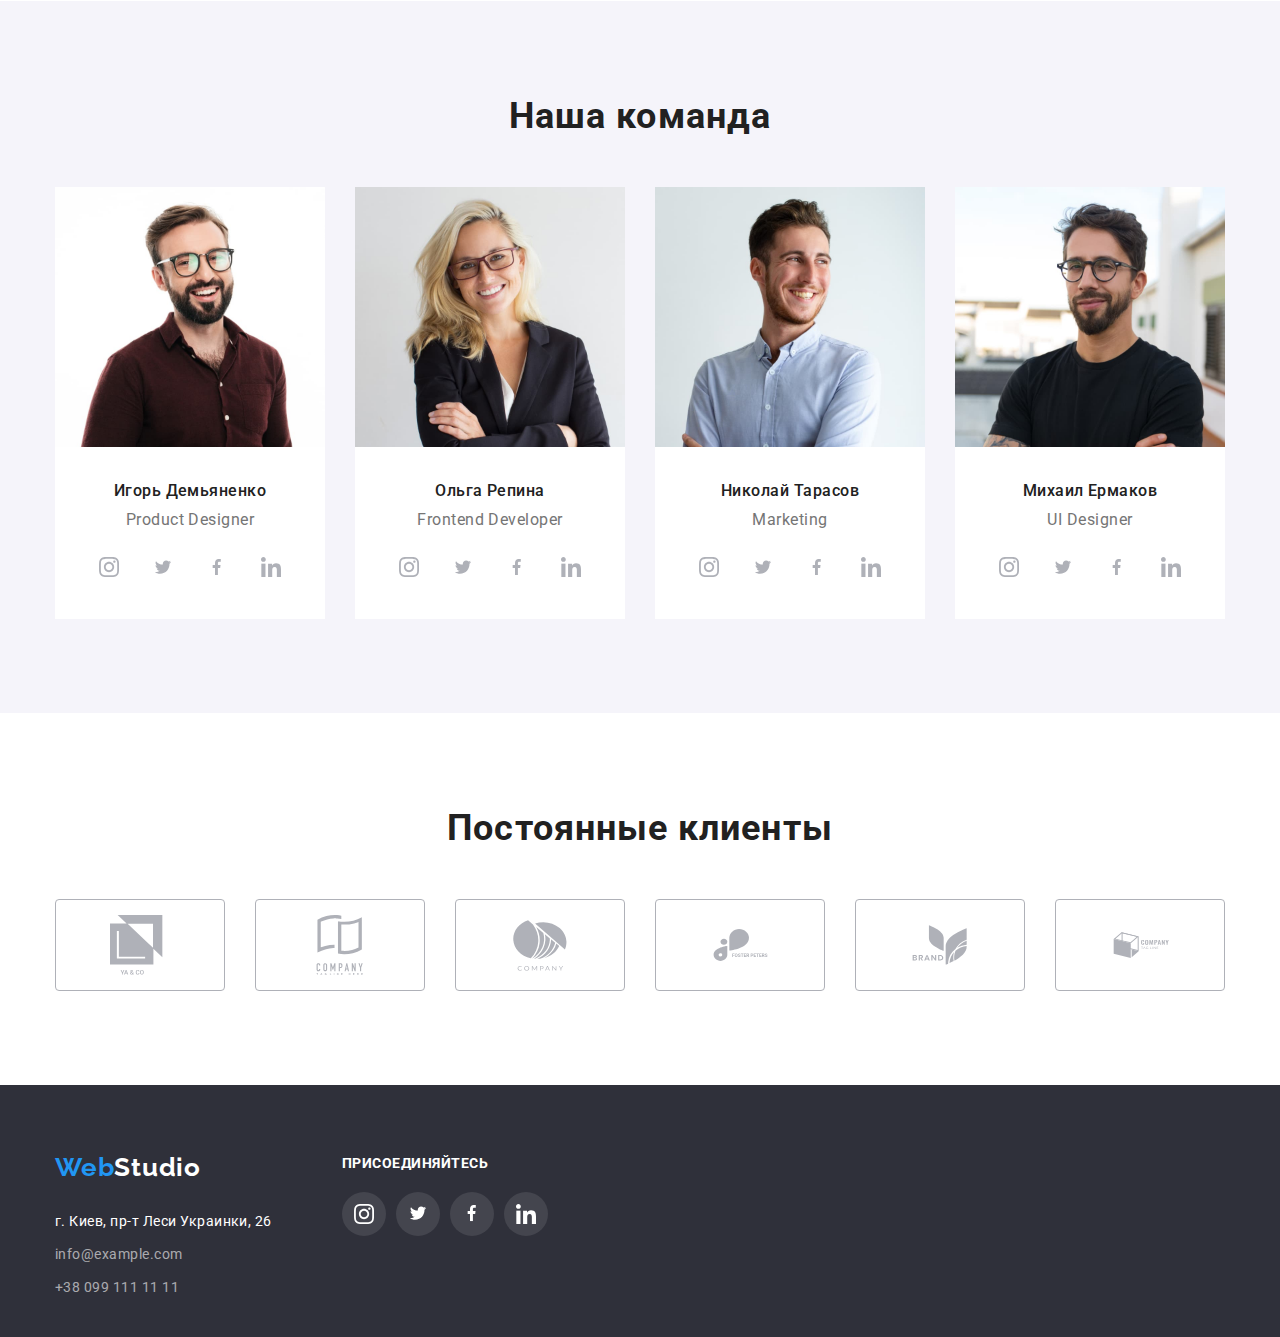
==== commit 672a05a5: "a portion of edits" ====
--- a/index.html
+++ b/index.html
@@ -56,6 +56,11 @@
         <div class="container">
           <ul class="list list-advantages">
             <li class="attention-to-details">
+              <div class="advantage-image">
+                <svg class="svg-adventages" width="65" height="70">
+                  <use href="./images/sprite.svg#icon-antenna"></use>
+                </svg>
+              </div>
               <h3 class="advantages">Внимание к деталям</h3>
               <p class="advantages-description">
                 Идейные соображения, а также начало повседневной работы по
@@ -63,6 +68,11 @@
               </p>
             </li>
             <li class="punctuality">
+              <div class="advantage-image">
+                <svg class="svg-adventages" width="65" height="70">
+                  <use href="./images/sprite.svg#icon-clock"></use>
+                </svg>
+              </div>
               <h3 class="advantages">Пунктуальность</h3>
               <p class="advantages-description">
                 Задача организации, в особенности же рамки и место обучения
@@ -70,6 +80,11 @@
               </p>
             </li>
             <li class="planning">
+              <div class="advantage-image">
+                <svg class="svg-adventages" width="65" height="70">
+                  <use href="./images/sprite.svg#icon-graphic"></use>
+                </svg>
+              </div>
               <h3 class="advantages">Планирование</h3>
               <p class="advantages-description">
                 Равным образом консультация с широким активом в значительной
@@ -77,6 +92,11 @@
               </p>
             </li>
             <li class="modern-tecnologies">
+              <div class="advantage-image">
+                <svg class="svg-adventages" width="65" height="70">
+                  <use href="./images/sprite.svg#icon-astronaut"></use>
+                </svg>
+              </div>
               <h3 class="advantages">Современные технологии</h3>
               <p class="advantages-description">
                 Значимость этих проблем настолько очевидна, что реализация
--- a/css/styles.css
+++ b/css/styles.css
@@ -146,25 +146,16 @@
   width: 270px;
 }
 
-.list-advantages > li::before {
-  content: "";
-  display: block;
+.advantage-image {
+  display: flex;
   height: 120px;
   background-color: #f5f4fa;
-  background-size: contain;
-  background-repeat: no-repeat;
-  background-position: center;
   border-radius: 4px;
   margin-bottom: 30px;
-}
-/* here*/
-.list-advantages > .attention-to-details::before {
-  content: url("../images/sprite.svg/#icon-antenna");
-}
-/*end*/
-/*.social-medias {
-  display: flex;
-}*/
+  text-align: center;
+  align-items: center;
+  justify-content: center;
+}
 
 .icon-medias {
   list-style: none;
@@ -193,7 +184,7 @@
   border-radius: 50%;
 }
 .icon-media {
-  fill: grey;
+  fill: #afb1b8;
 }
 
 .footer-media {
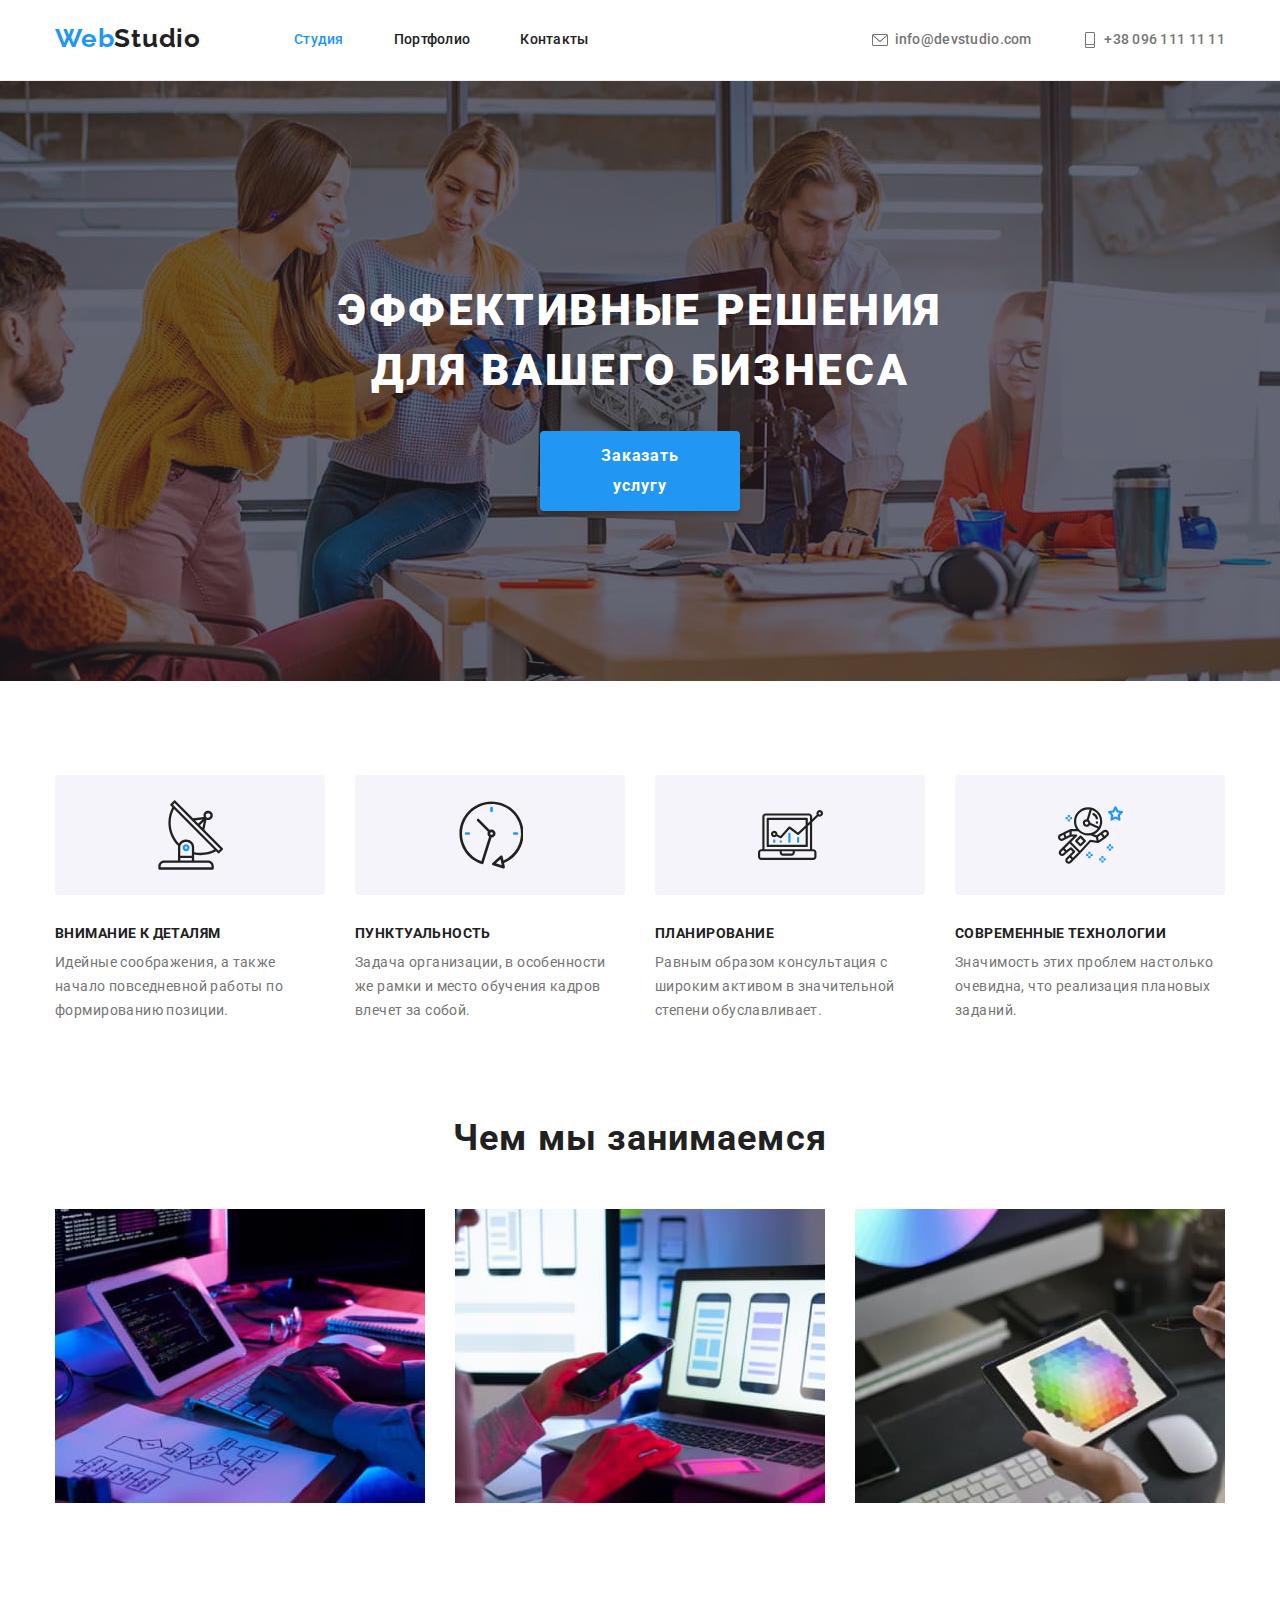
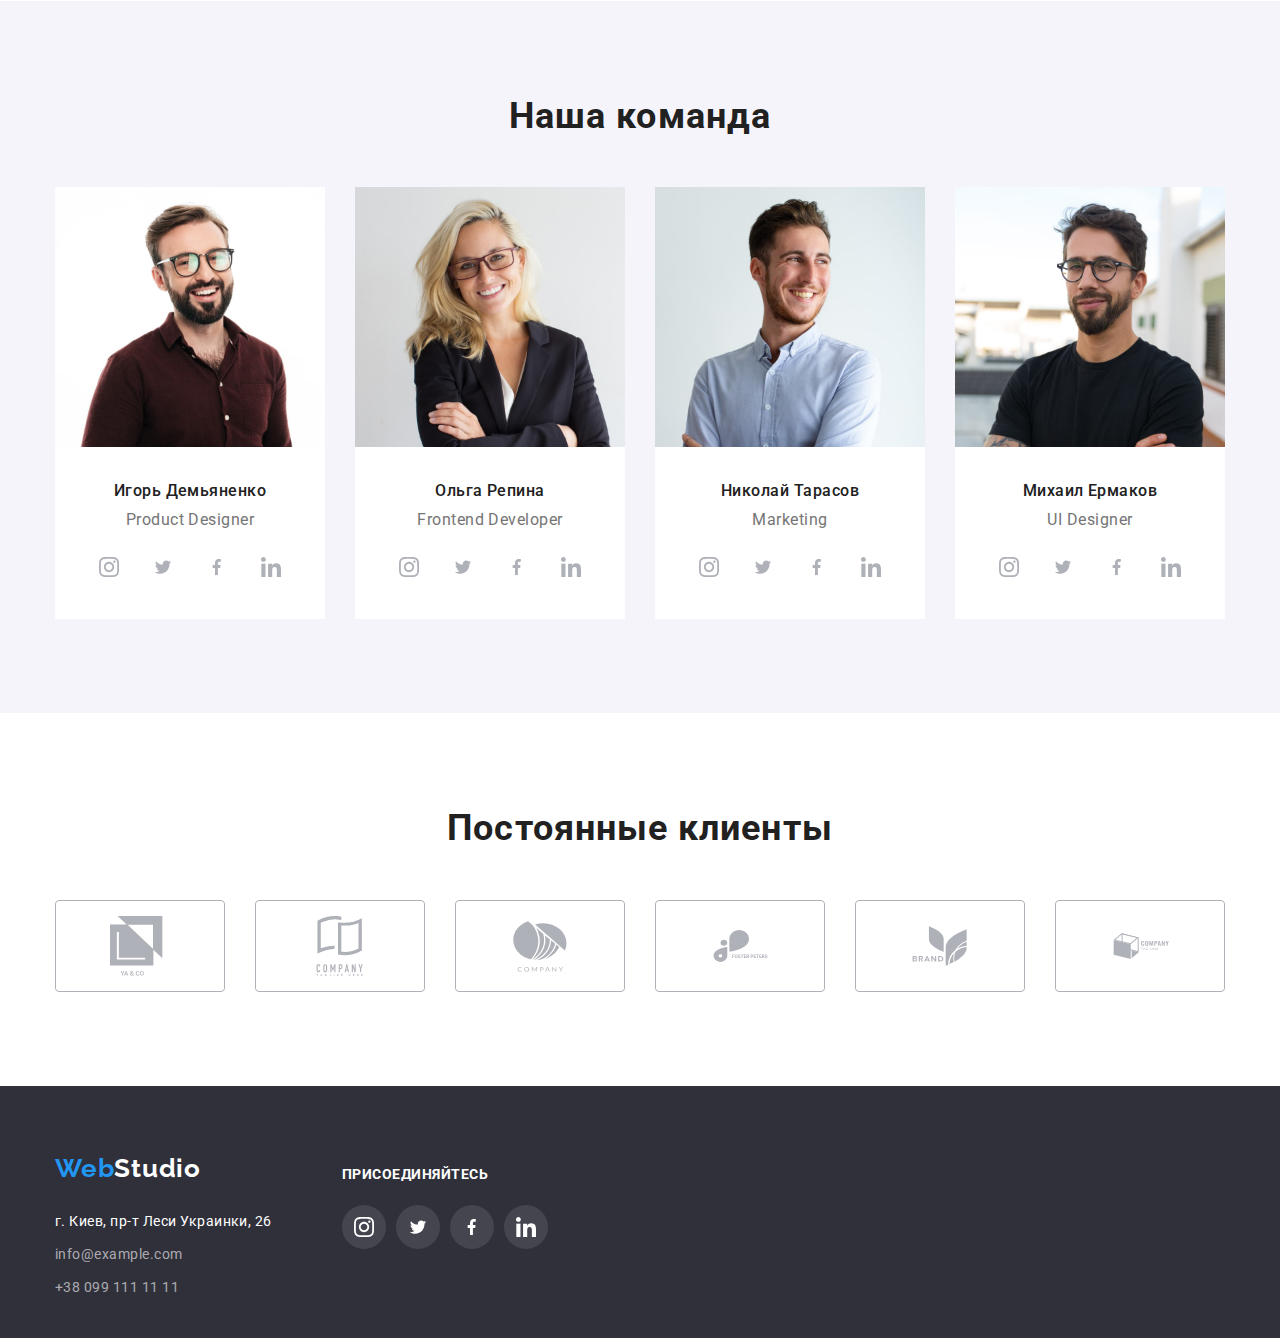
==== commit 08a49b42: "completed main task" ====
--- a/index.html
+++ b/index.html
@@ -32,14 +32,20 @@
         </nav>
         <ul class="contacts-nav list">
           <li>
-            <a class="link contact envelope" href="mailto:info@devstudio.com"
-              >info@devstudio.com</a
+            <a class="link contact envelope" href="mailto:info@devstudio.com">
+              <svg class="header-icon">
+                <use href="./images/sprite.svg#icon-envelope"></use>
+              </svg>
+              &nbspinfo@devstudio.com</a
             >
           </li>
           <li>
-            <a class="link contact telephone" href="tel:+380961111111"
-              >+38 096 111 11 11</a
-            >
+            <a class="link contact telephone" href="tel:+380961111111">
+              <svg class="header-icon">
+                <use href="./images/sprite.svg#icon-phone"></use>
+              </svg>
+              &nbsp+38 096 111 11 11
+            </a>
           </li>
         </ul>
       </div>
--- a/css/styles.css
+++ b/css/styles.css
@@ -1,4 +1,3 @@
-/*Перед отправкой удалитьстили, которые каскадируются с боди*/
 :root {
   --primary-text-color: #212121;
   --secondary-text-color: #757575;
@@ -50,15 +49,24 @@
   border-bottom: 1px solid #ececec;
 }
 
+.header-icon {
+  fill: currentColor;
+  vertical-align: middle;
+}
+
+.header-icon:nth-child(1) {
+  height: 16px;
+  width: 16px;
+}
+
+.header-icon:nth-child(2) {
+  height: 20px;
+  width: 10px;
+}
 .link:hover,
 .link:active,
 .link:focus {
   color: var(--accent);
-}
-
-.envelope::before {
-  content: "";
-  /* тут иконки*/
 }
 
 .contact {
@@ -119,9 +127,6 @@
 }
 
 .button {
-  /*display: flex;*/
-  /*align-items: center;*/
-  /*margin: 0 auto;*/
   display: inline-block;
   padding: 10px 32px;
   width: 200.3px;
@@ -412,6 +417,7 @@
 .site-nav,
 .contacts-nav {
   display: flex;
+  align-self: center;
 }
 
 .site-nav .link,
@@ -422,7 +428,6 @@
 .site-nav > li + li,
 .contacts-nav > li + li {
   margin-left: 50px;
-  /*background-color: teal;*/
 }
 
 .main-nav,
@@ -509,8 +514,8 @@
   font-size: 14px;
   line-height: 1.17;
   display: inline-block;
-  padding-top: 10px;
-  padding-bottom: 20px;
+  padding-top: 20px;
+  padding-bottom: 23px;
   align-self: flex-end;
 }
 
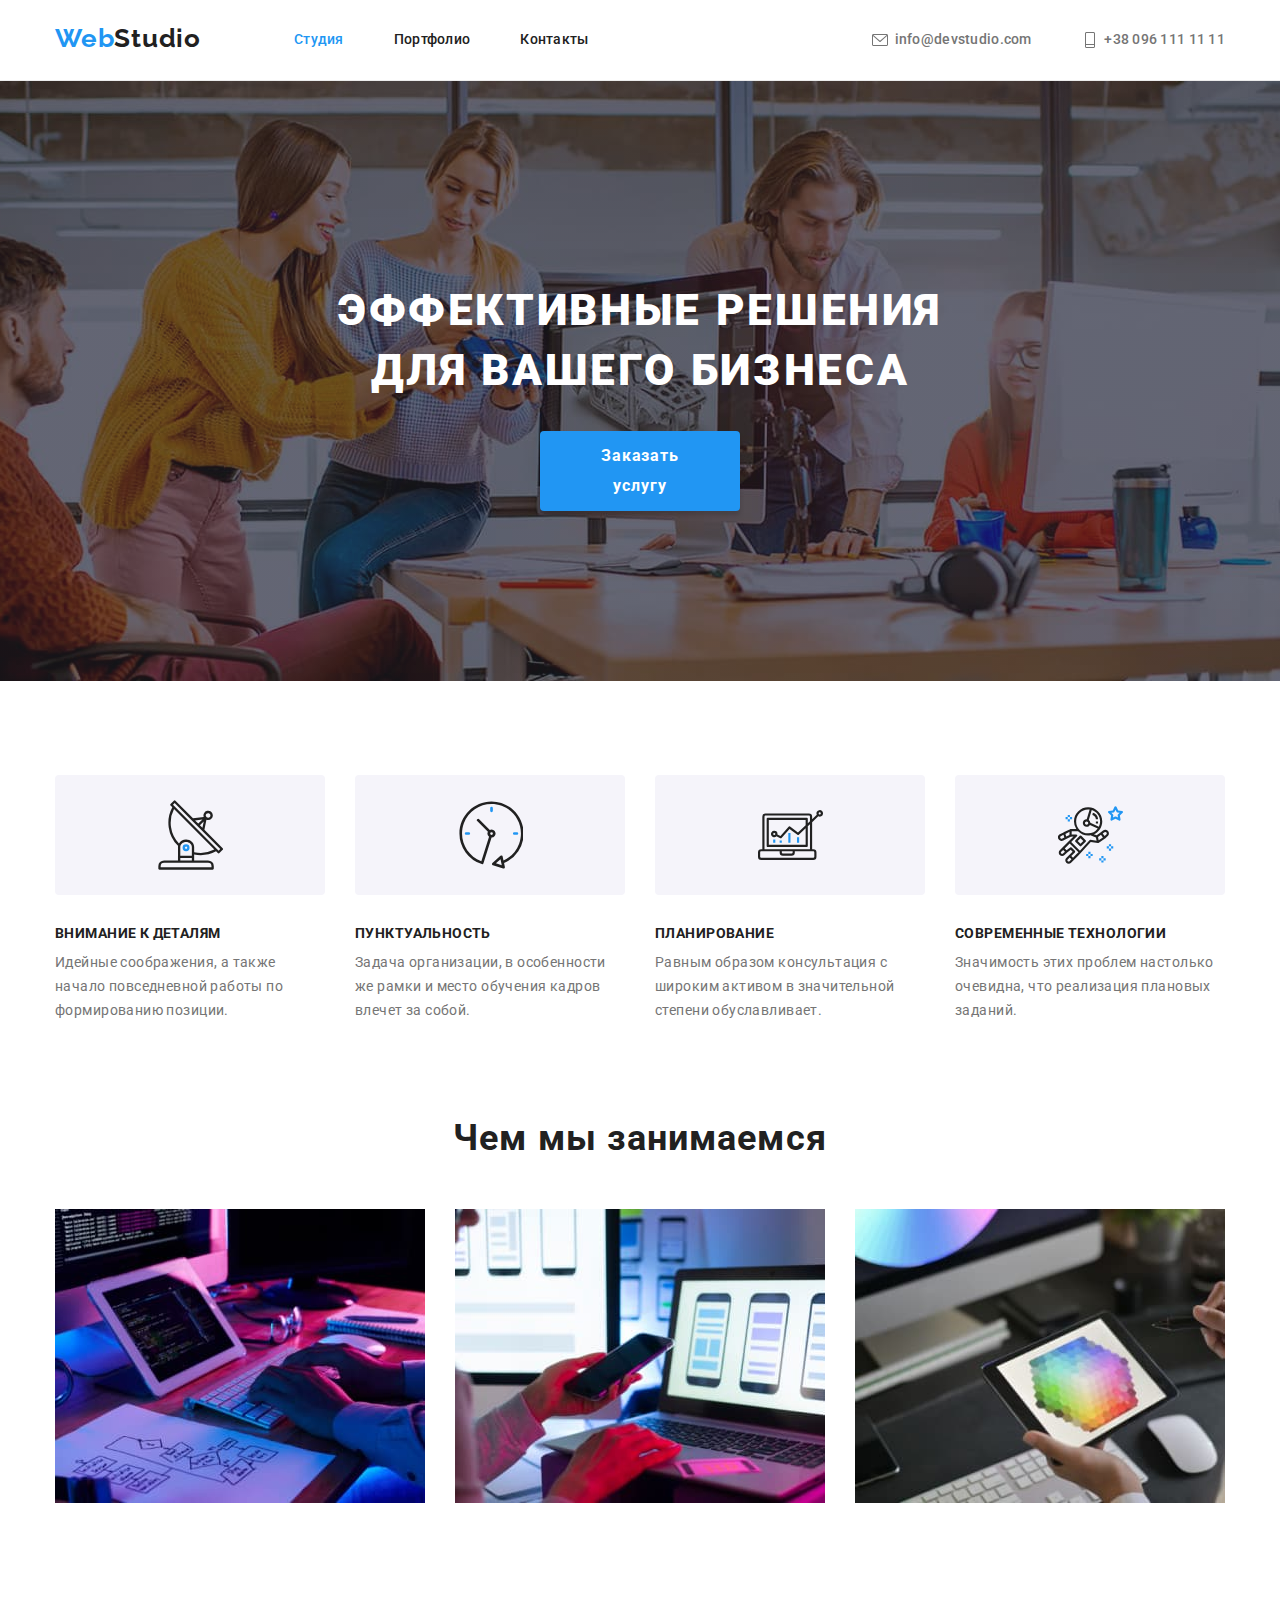
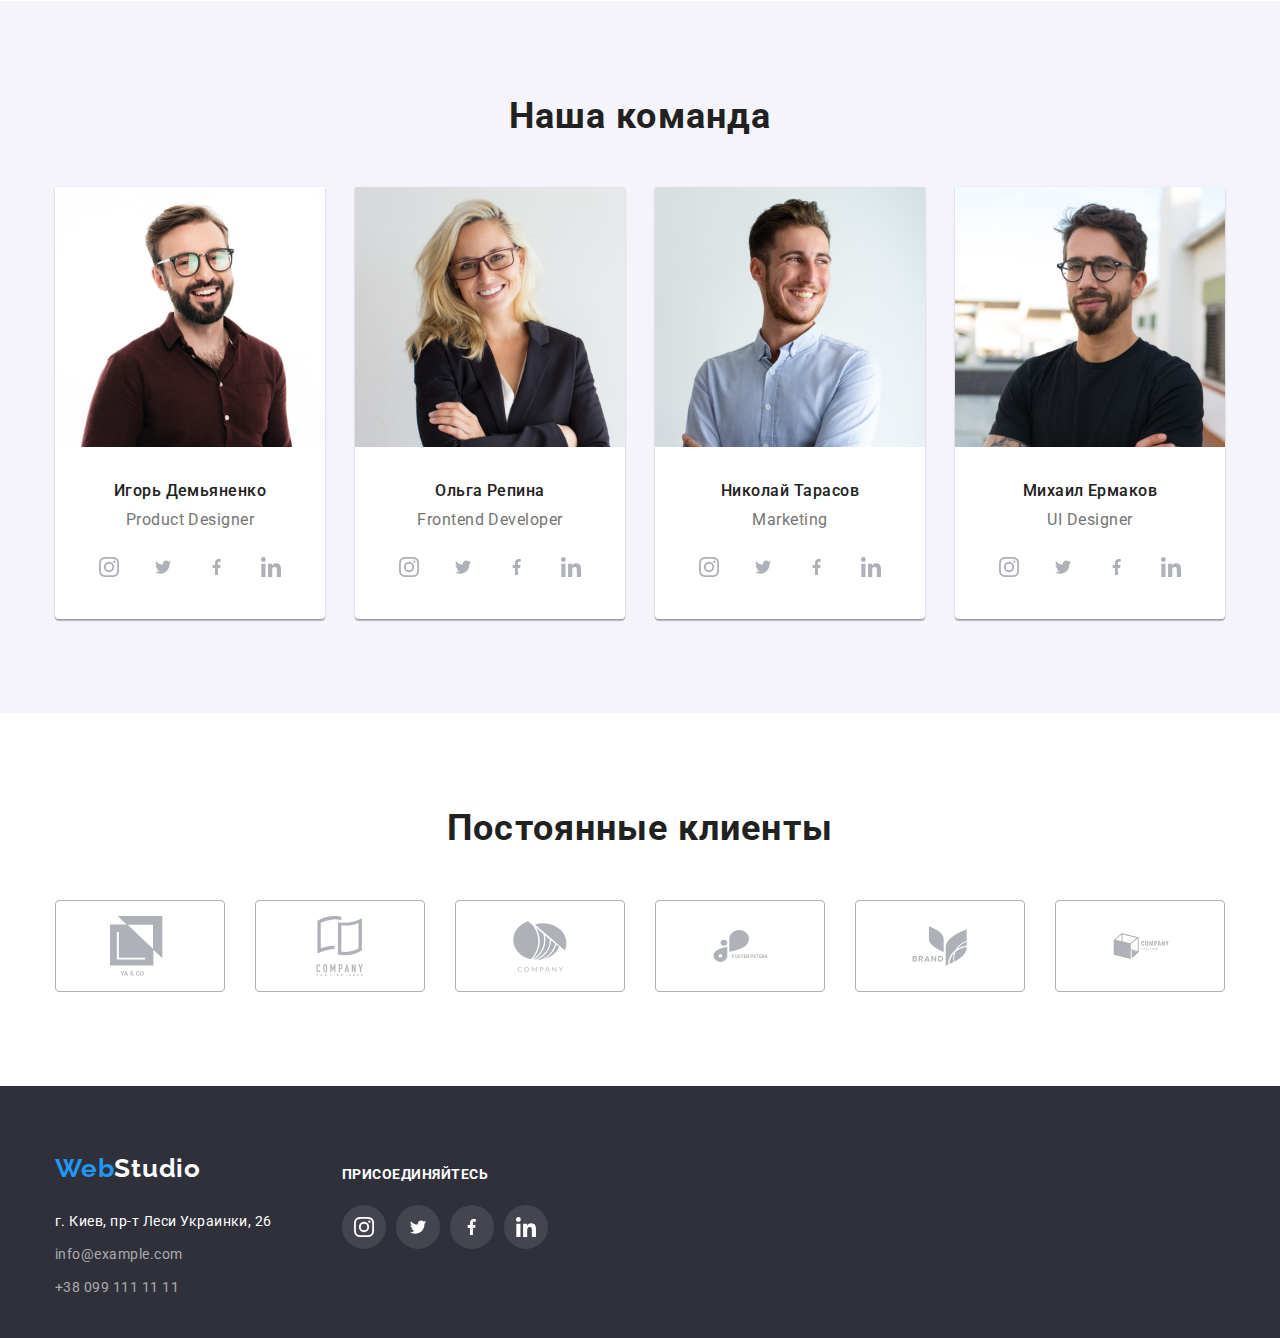
==== commit 827f9974: "task 4 completed" ====
--- a/index.html
+++ b/index.html
@@ -386,52 +386,64 @@
           <h2 class="section-title">Постоянные клиенты</h2>
           <ul class="our-clients">
             <li class="client">
-              <svg class="client-brand">
-                <use
-                  class="item-client"
-                  href="./images/sprite.svg#icon-group-1"
-                ></use>
-              </svg>
+              <a class="client-link" href="">
+                <svg class="client-brand">
+                  <use
+                    class="item-client"
+                    href="./images/sprite.svg#icon-group-1"
+                  ></use>
+                </svg>
+              </a>
             </li>
             <li class="client">
-              <svg class="client-brand">
-                <use
-                  class="item-client"
-                  href="./images/sprite.svg#icon-group-2"
-                ></use>
-              </svg>
+              <a class="client-link" href="">
+                <svg class="client-brand">
+                  <use
+                    class="item-client"
+                    href="./images/sprite.svg#icon-group-2"
+                  ></use>
+                </svg>
+              </a>
             </li>
             <li class="client">
-              <svg class="client-brand">
-                <use
-                  class="item-client"
-                  href="./images/sprite.svg#icon-group-3"
-                ></use>
-              </svg>
+              <a class="client-link" href="">
+                <svg class="client-brand">
+                  <use
+                    class="item-client"
+                    href="./images/sprite.svg#icon-group-3"
+                  ></use>
+                </svg>
+              </a>
             </li>
             <li class="client">
-              <svg class="client-brand">
-                <use
-                  class="item-client"
-                  href="./images/sprite.svg#icon-group-4"
-                ></use>
-              </svg>
+              <a class="client-link" href="">
+                <svg class="client-brand">
+                  <use
+                    class="item-client"
+                    href="./images/sprite.svg#icon-group-4"
+                  ></use>
+                </svg>
+              </a>
             </li>
             <li class="client">
-              <svg class="client-brand">
-                <use
-                  class="item-client"
-                  href="./images/sprite.svg#icon-group-5"
-                ></use>
-              </svg>
+              <a class="client-link" href="">
+                <svg class="client-brand">
+                  <use
+                    class="item-client"
+                    href="./images/sprite.svg#icon-group-5"
+                  ></use>
+                </svg>
+              </a>
             </li>
             <li class="client">
-              <svg class="client-brand">
-                <use
-                  class="item-client"
-                  href="./images/sprite.svg#icon-group-6"
-                ></use>
-              </svg>
+              <a class="client-link" href="">
+                <svg class="client-brand">
+                  <use
+                    class="item-client"
+                    href="./images/sprite.svg#icon-group-6"
+                  ></use>
+                </svg>
+              </a>
             </li>
           </ul>
         </div>
--- a/css/styles.css
+++ b/css/styles.css
@@ -116,7 +116,6 @@
 }
 .hero-title {
   color: var(--background-color);
-
   font-weight: 900;
   font-size: 44px;
   line-height: 1.36;
@@ -204,7 +203,7 @@
 }
 
 .icon-link {
-  display: inline-block;
+  display: block;
   align-self: center;
   margin: 0 auto;
   color: var(--background-color);
@@ -283,7 +282,14 @@
   object-fit: cover;
 }
 
-.client:hover {
+.client-link {
+  color: #afb1b8;
+  display: flex;
+  justify-content: center;
+  fill: currentColor;
+}
+.client:hover .client-link,
+.client-link:focus {
   fill: var(--accent);
 }
 
@@ -305,6 +311,9 @@
   line-height: 1.19;
   letter-spacing: 0.03em;
   background-color: var(--background-color);
+  box-shadow: 0px 1px 3px rgba(0, 0, 0, 0.12), 0px 1px 1px rgba(0, 0, 0, 0.14),
+    0px 2px 1px rgba(0, 0, 0, 0.2);
+  border-radius: 0px 0px 4px 4px;
 }
 
 .participant-description {
@@ -349,6 +358,9 @@
   color: var(--primary-text-color);
   margin-bottom: 4px;
 }
+.project-image {
+  display: block;
+}
 
 .type-of-project {
   line-height: 1.88;
@@ -362,6 +374,10 @@
   border-left: 1px solid #eeeeee;
 }
 
+.project:hover {
+  box-shadow: 0px 1px 1px rgba(0, 0, 0, 0.12), 0px 4px 4px rgba(0, 0, 0, 0.06),
+    1px 4px 6px rgba(0, 0, 0, 0.16);
+}
 .filter-item {
   padding: 6px 22px;
   border-radius: 4px;
